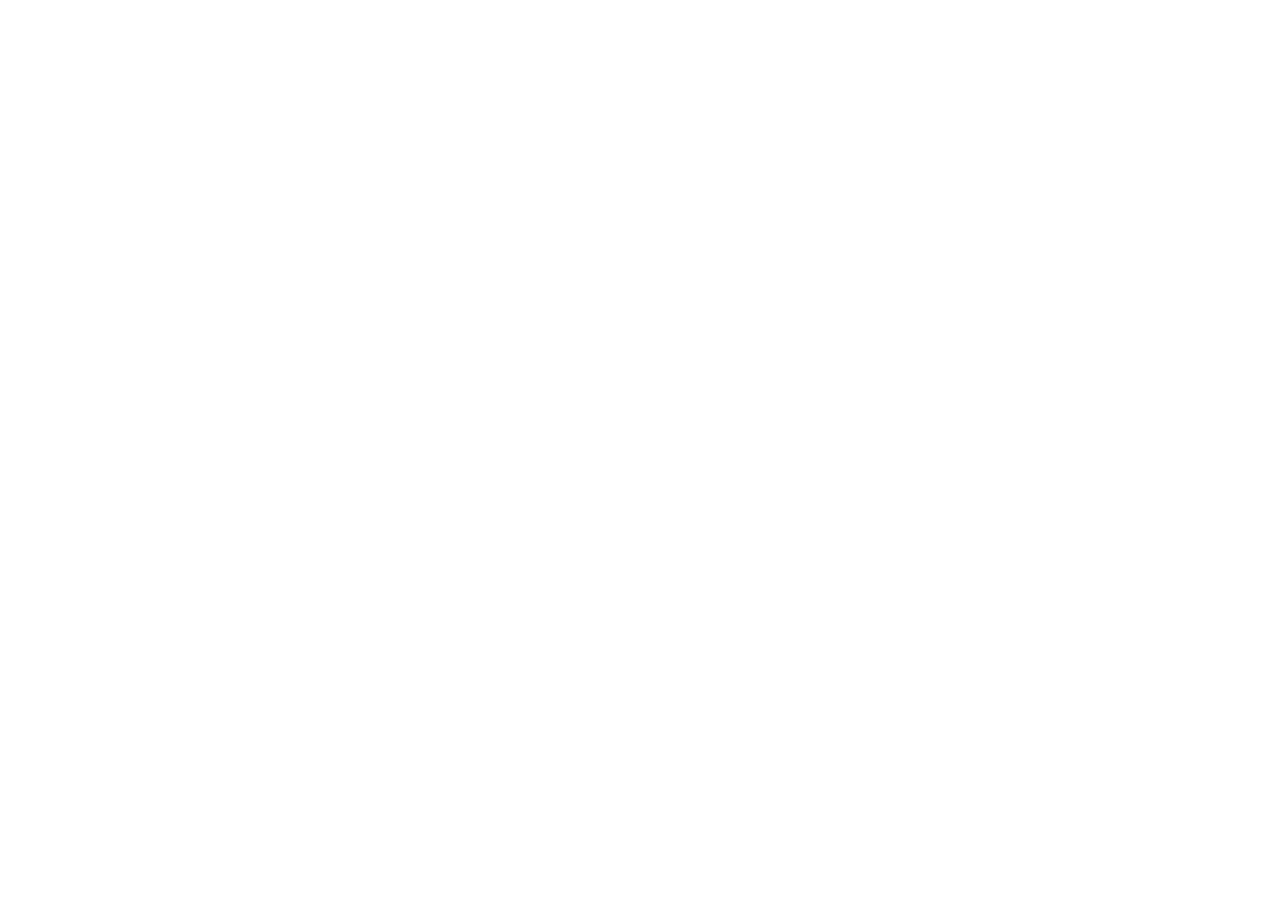
==== index.html @ 0c839fc6 "Add my website" ====
<!DOCTYPE html>
<html>
<head>
  <title>My Port
  <style>
    body { font-px; margin: 40pxauto; }
    h1   { color
  </style>
</head>
<body>
  <h1>Maleeha Nadeem
  <p>BS Software Engineering student | Cloud Computing
learner</p>
  <h2>My Skills</h2>
  <ul>
    <li>Linux and Git</li>
    <li>JavaScri
    <li>Cloud Computing basics</li>
  </ul>
  <p>Email: your-email@example.com</p>
</body>
</html>

5. Save with Ctrl + S
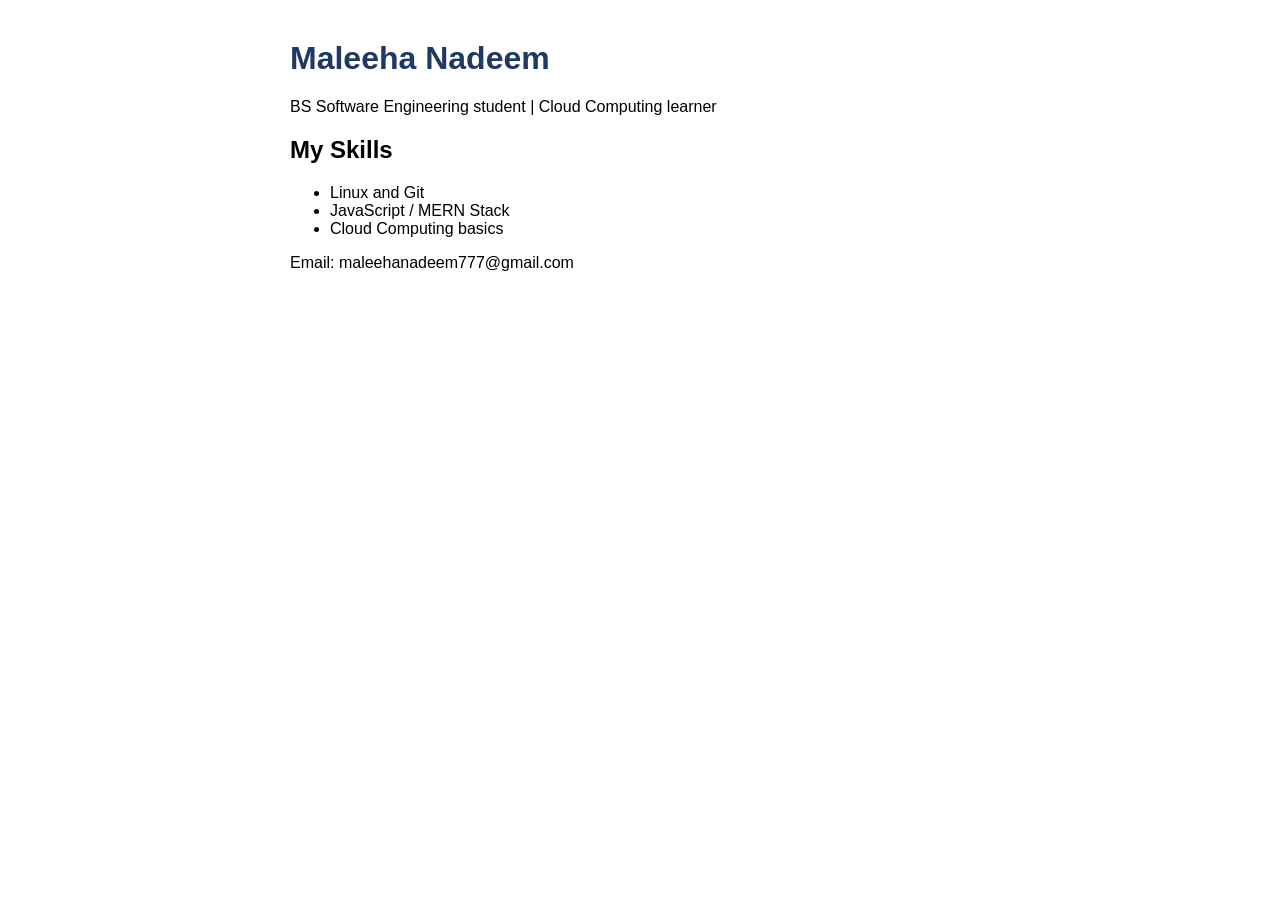
==== commit 8ee11b62: "Fix website html" ====
--- a/index.html
+++ b/index.html
@@ -1,24 +1,21 @@
 <!DOCTYPE html>
 <html>
 <head>
-  <title>My Port
+  <title>My Portfolio</title>
   <style>
-    body { font-px; margin: 40pxauto; }
-    h1   { color
+    body { font-family: Arial; max-width: 700px; margin: 40px auto; }
+    h1   { color: #1F3864; }
   </style>
 </head>
 <body>
-  <h1>Maleeha Nadeem
-  <p>BS Software Engineering student | Cloud Computing
-learner</p>
+  <h1>Maleeha Nadeem</h1>
+  <p>BS Software Engineering student | Cloud Computing learner</p>
   <h2>My Skills</h2>
   <ul>
     <li>Linux and Git</li>
-    <li>JavaScri
+    <li>JavaScript / MERN Stack</li>
     <li>Cloud Computing basics</li>
   </ul>
-  <p>Email: your-email@example.com</p>
+  <p>Email: maleehanadeem777@gmail.com</p>
 </body>
 </html>
-
-5. Save with Ctrl + S
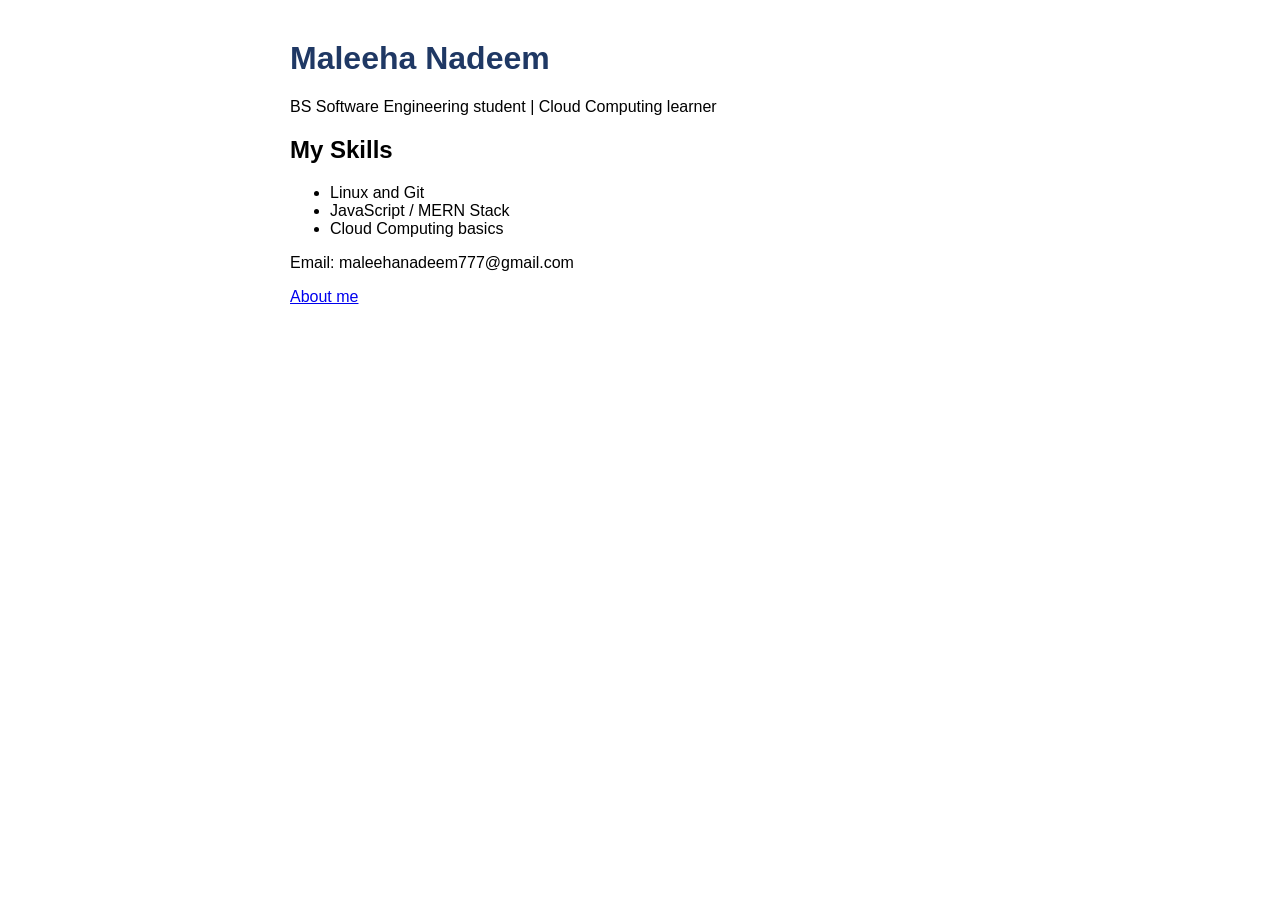
==== commit 66ed1776: "Add about page and link" ====
--- a/index.html
+++ b/index.html
@@ -17,5 +17,6 @@
     <li>Cloud Computing basics</li>
   </ul>
   <p>Email: maleehanadeem777@gmail.com</p>
+  <p><a href="about.html">About me</a></p>
 </body>
 </html>
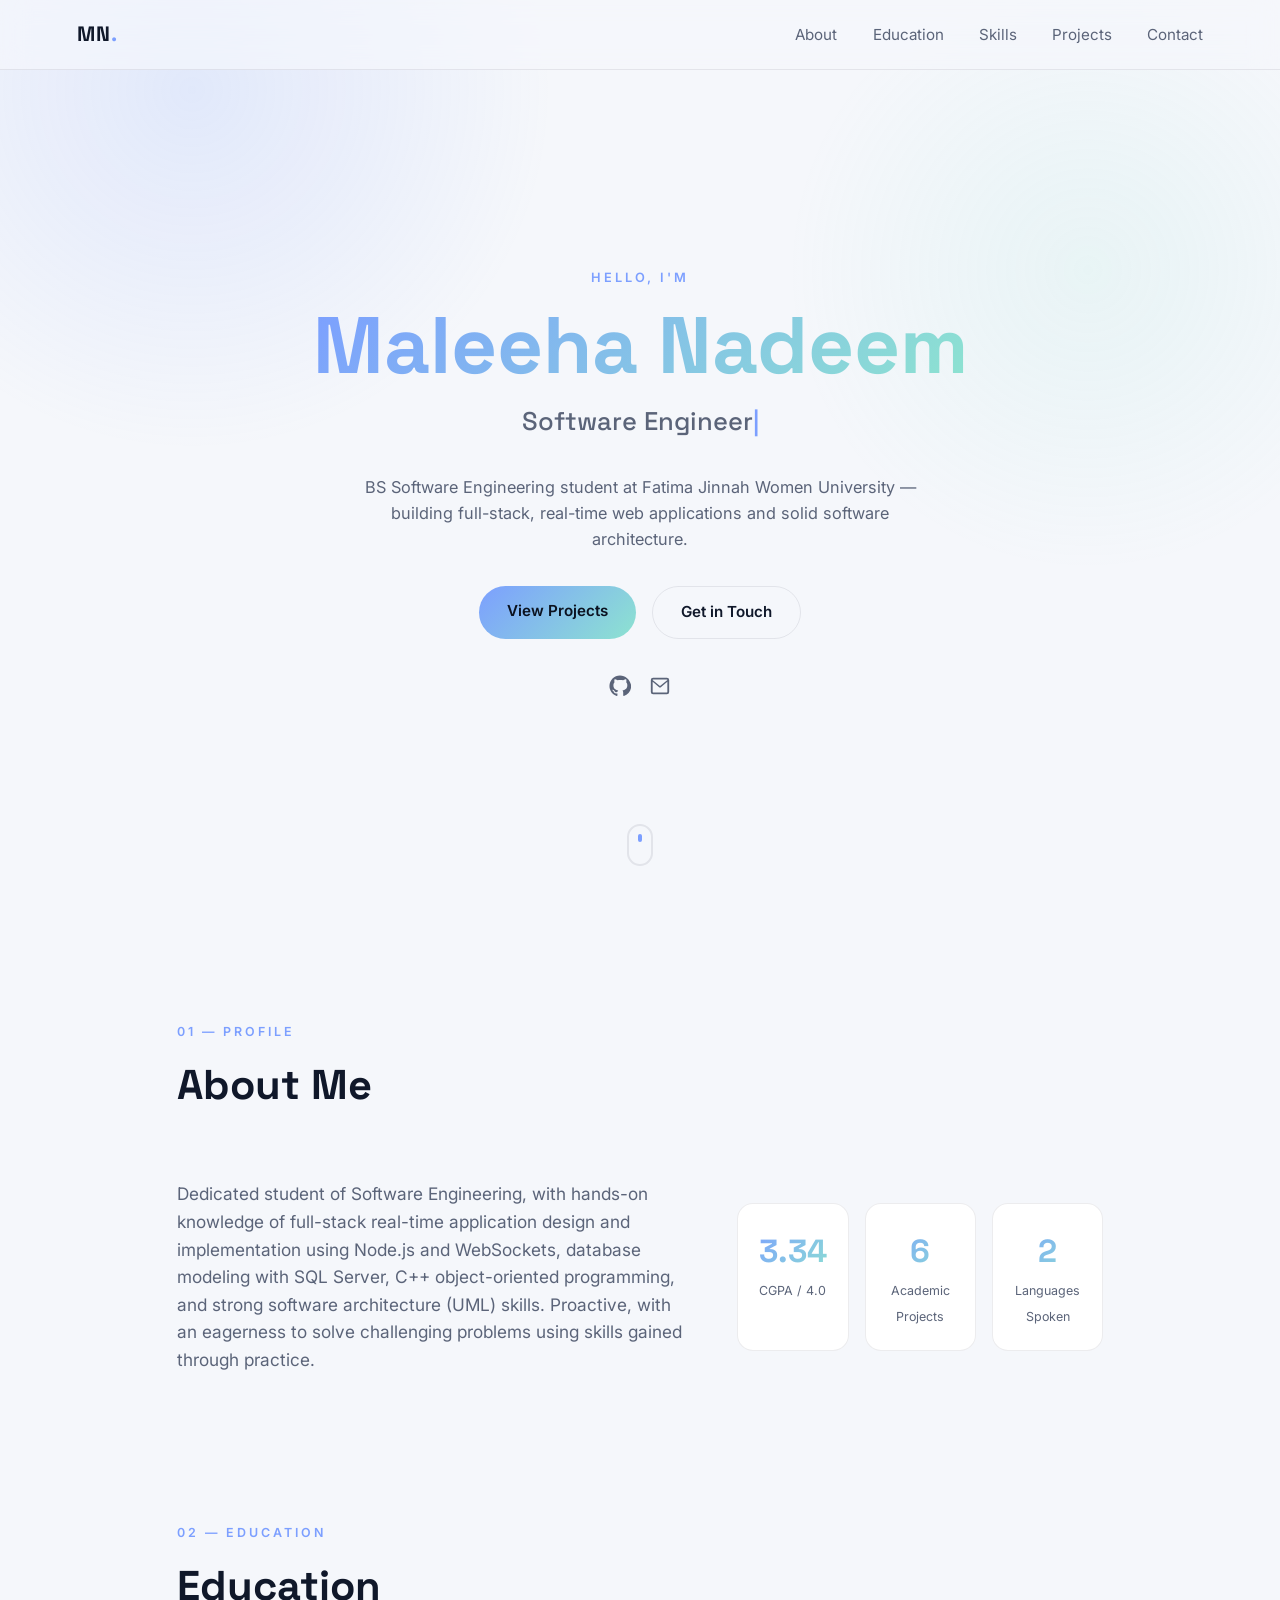
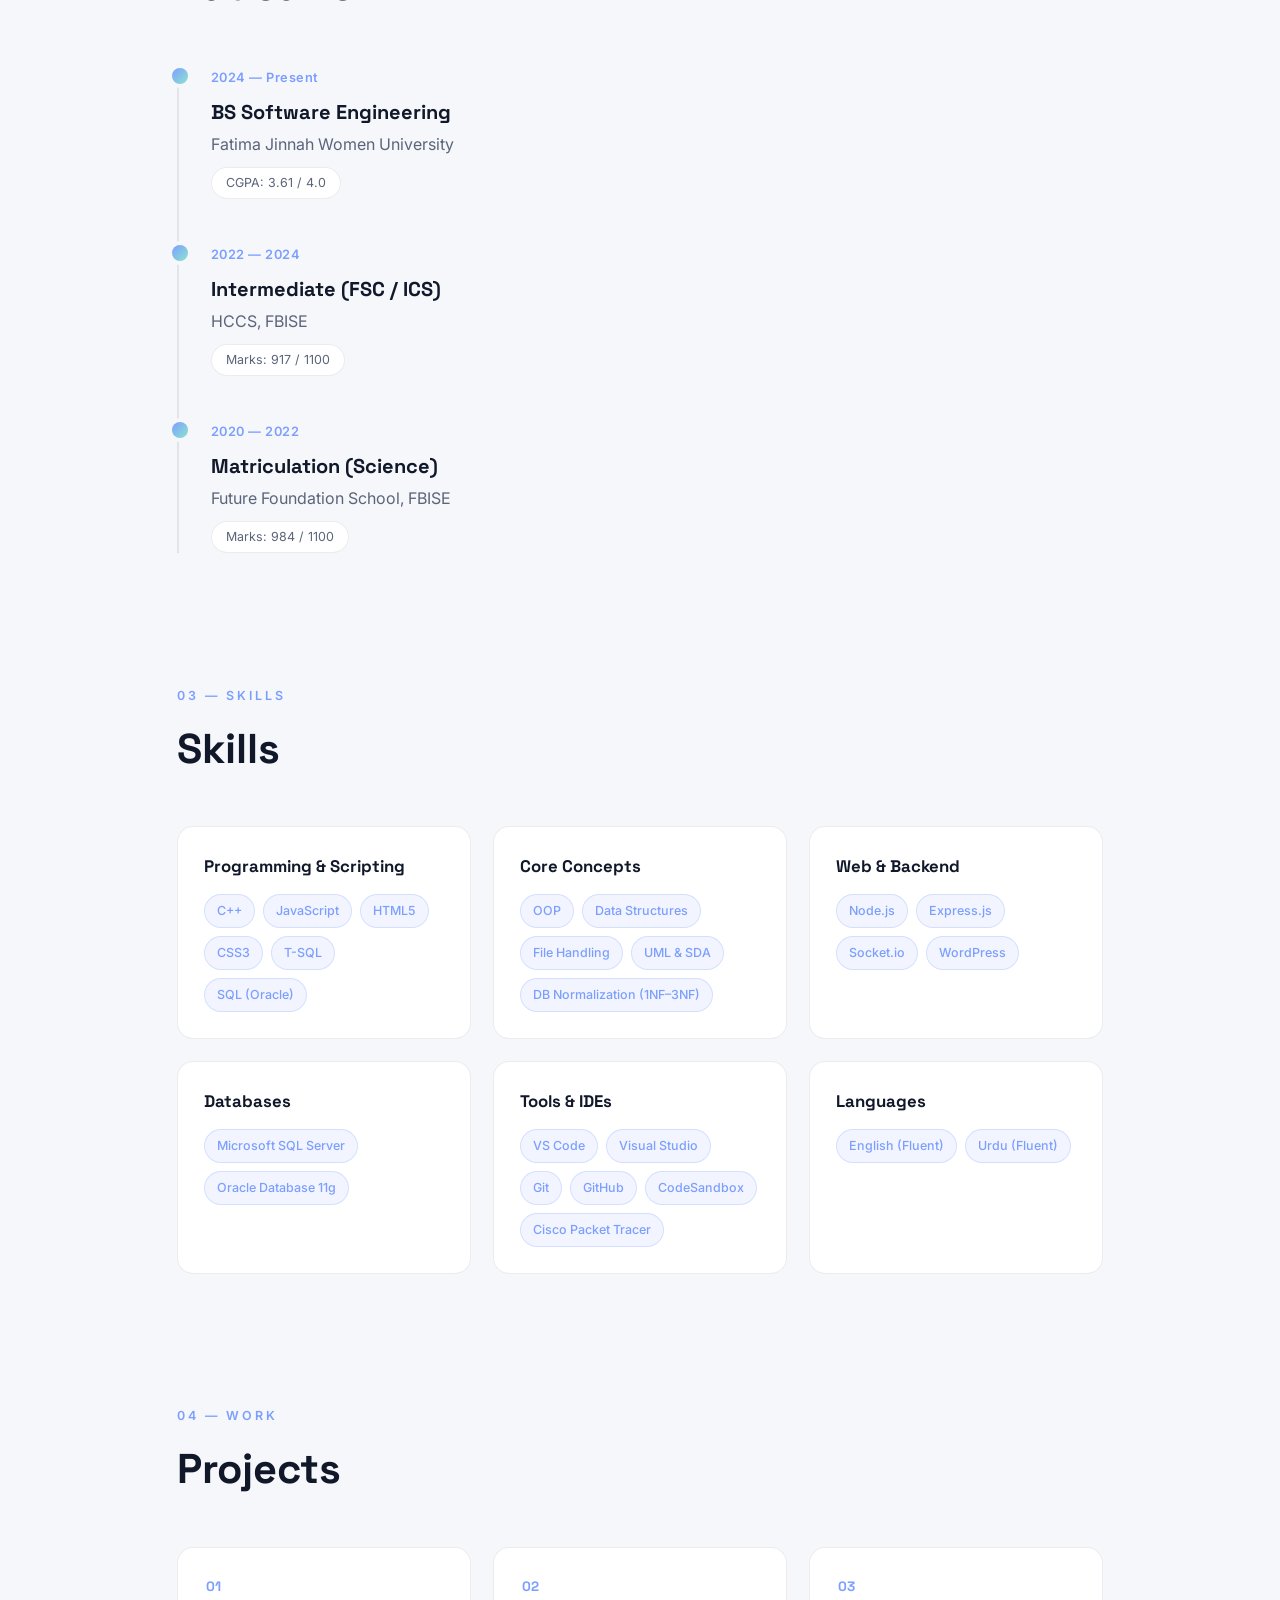
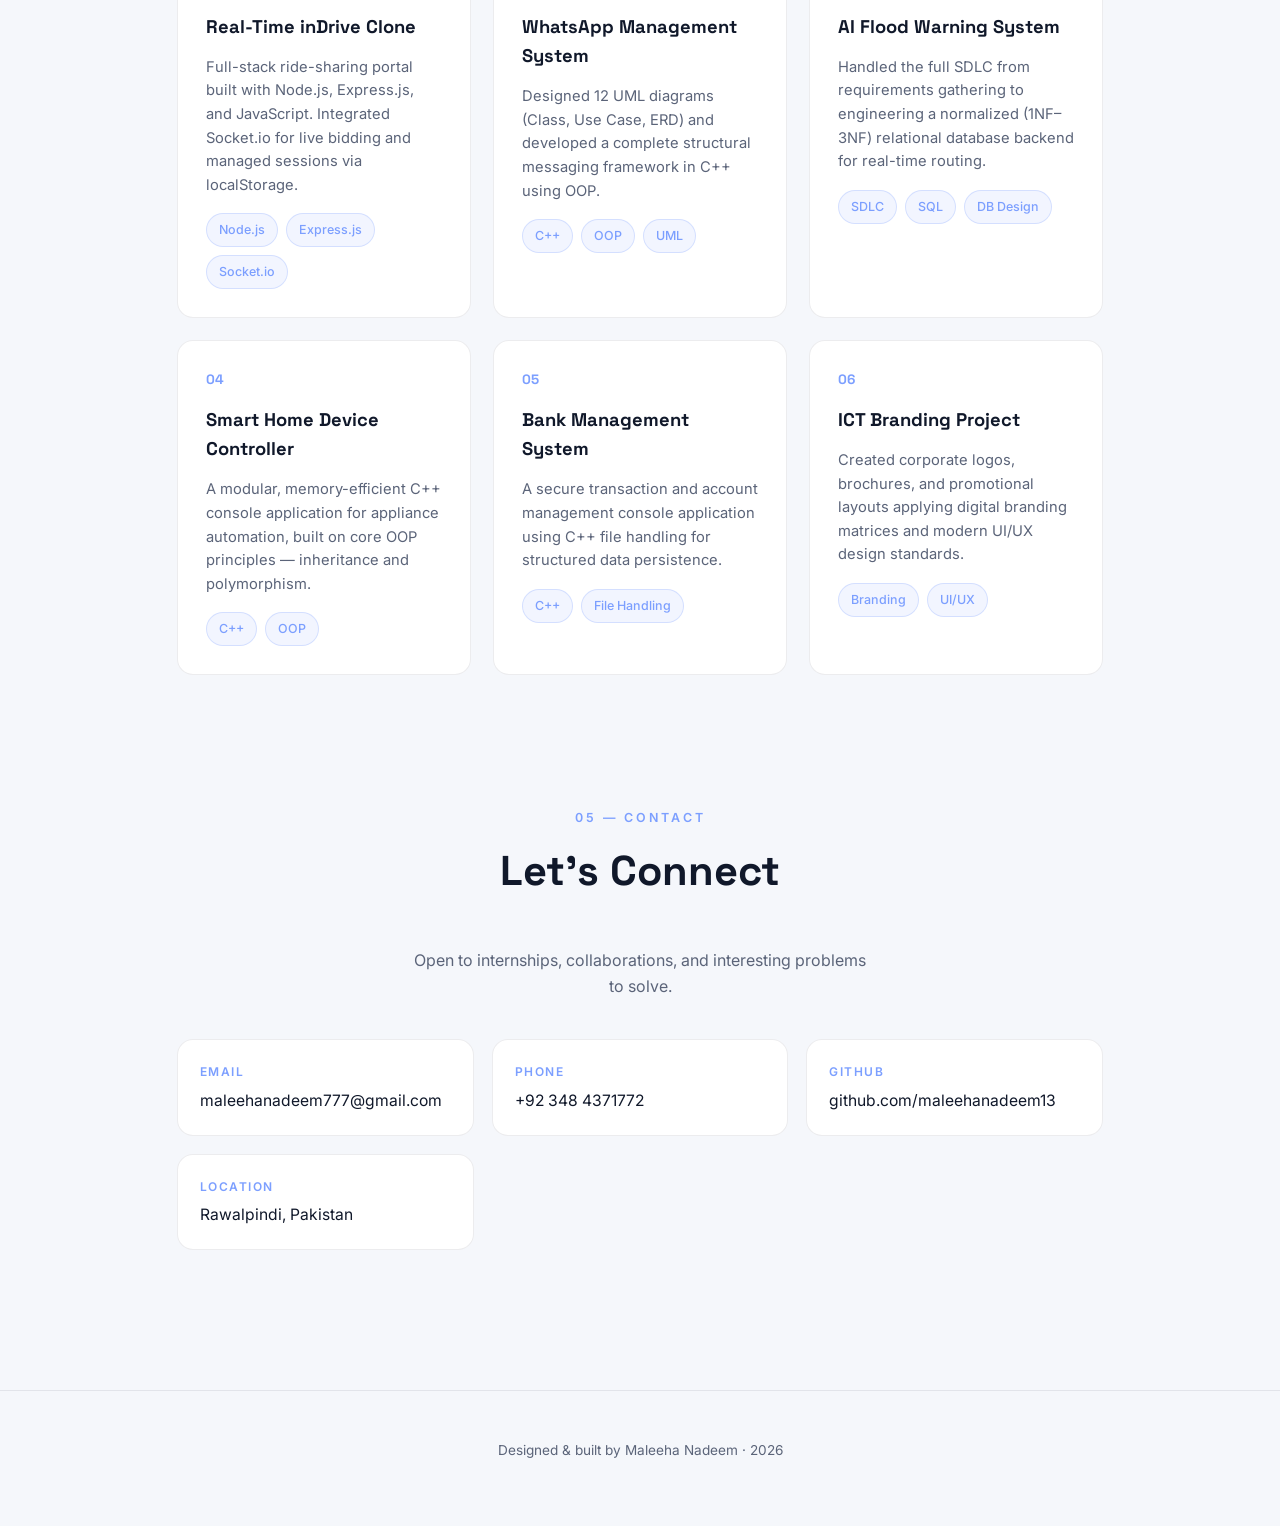
==== commit f58a5c37: "Build animated portfolio site from CV content" ====
--- a/index.html
+++ b/index.html
@@ -1,22 +1,242 @@
 <!DOCTYPE html>
-<html>
+<html lang="en">
 <head>
-  <title>My Portfolio</title>
-  <style>
-    body { font-family: Arial; max-width: 700px; margin: 40px auto; }
-    h1   { color: #1F3864; }
-  </style>
+<meta charset="UTF-8" />
+<meta name="viewport" content="width=device-width, initial-scale=1.0" />
+<title>Maleeha Nadeem — Software Engineer</title>
+<meta name="description" content="Portfolio and CV of Maleeha Nadeem, Software Engineering student and full-stack developer." />
+<link rel="preconnect" href="https://fonts.googleapis.com">
+<link rel="preconnect" href="https://fonts.gstatic.com" crossorigin>
+<link href="https://fonts.googleapis.com/css2?family=Space+Grotesk:wght@400;500;600;700&family=Inter:wght@400;500;600&display=swap" rel="stylesheet">
+<link rel="stylesheet" href="styles.css" />
 </head>
 <body>
-  <h1>Maleeha Nadeem</h1>
-  <p>BS Software Engineering student | Cloud Computing learner</p>
-  <h2>My Skills</h2>
-  <ul>
-    <li>Linux and Git</li>
-    <li>JavaScript / MERN Stack</li>
-    <li>Cloud Computing basics</li>
+
+<div class="bg-glow"></div>
+
+<nav id="navbar">
+  <a href="#home" class="nav-logo">MN<span>.</span></a>
+  <ul class="nav-links">
+    <li><a href="#about">About</a></li>
+    <li><a href="#education">Education</a></li>
+    <li><a href="#skills">Skills</a></li>
+    <li><a href="#projects">Projects</a></li>
+    <li><a href="#contact">Contact</a></li>
   </ul>
-  <p>Email: maleehanadeem777@gmail.com</p>
-  <p><a href="about.html">About me</a></p>
+  <button id="navToggle" aria-label="Toggle menu"><span></span><span></span><span></span></button>
+</nav>
+
+<header id="home" class="hero">
+  <div class="hero-inner">
+    <p class="eyebrow reveal">Hello, I'm</p>
+    <h1 class="hero-name reveal">Maleeha Nadeem</h1>
+    <h2 class="hero-role reveal"><span id="typed"></span><span class="cursor">|</span></h2>
+    <p class="hero-sub reveal">BS Software Engineering student at Fatima Jinnah Women University — building full-stack, real-time web applications and solid software architecture.</p>
+    <div class="hero-cta reveal">
+      <a href="#projects" class="btn btn-primary">View Projects</a>
+      <a href="#contact" class="btn btn-ghost">Get in Touch</a>
+    </div>
+    <div class="hero-socials reveal">
+      <a href="https://github.com/maleehanadeem13" target="_blank" rel="noopener" aria-label="GitHub">
+        <svg viewBox="0 0 24 24" width="22" height="22"><path fill="currentColor" d="M12 .5C5.73.5.5 5.73.5 12c0 5.1 3.3 9.4 7.9 10.9.6.1.8-.3.8-.6v-2.2c-3.2.7-3.9-1.5-3.9-1.5-.5-1.3-1.3-1.7-1.3-1.7-1.1-.7.1-.7.1-.7 1.2.1 1.8 1.2 1.8 1.2 1 1.8 2.7 1.3 3.4 1 .1-.8.4-1.3.8-1.6-2.6-.3-5.3-1.3-5.3-5.8 0-1.3.5-2.3 1.2-3.2-.1-.3-.5-1.5.1-3.2 0 0 1-.3 3.3 1.2.9-.3 2-.4 3-.4s2.1.1 3 .4c2.3-1.5 3.3-1.2 3.3-1.2.6 1.7.2 2.9.1 3.2.8.9 1.2 1.9 1.2 3.2 0 4.5-2.7 5.5-5.3 5.8.4.4.8 1.1.8 2.2v3.2c0 .3.2.7.8.6 4.6-1.5 7.9-5.8 7.9-10.9C23.5 5.73 18.27.5 12 .5z"/></svg>
+      </a>
+      <a href="mailto:maleehanadeem777@gmail.com" aria-label="Email">
+        <svg viewBox="0 0 24 24" width="22" height="22"><path fill="currentColor" d="M2 5.5A2.5 2.5 0 0 1 4.5 3h15A2.5 2.5 0 0 1 22 5.5v13a2.5 2.5 0 0 1-2.5 2.5h-15A2.5 2.5 0 0 1 2 18.5v-13Zm2.2.2 7.8 6.4 7.8-6.4a.5.5 0 0 0-.3-.9H4.5a.5.5 0 0 0-.3.9ZM20 7.4l-7.4 6.1a1 1 0 0 1-1.2 0L4 7.4v11.1c0 .3.2.5.5.5h15c.3 0 .5-.2.5-.5V7.4Z"/></svg>
+      </a>
+    </div>
+  </div>
+  <a href="#about" class="scroll-cue" aria-label="Scroll down"><span></span></a>
+</header>
+
+<main>
+
+  <section id="about" class="section">
+    <p class="section-tag reveal">01 — Profile</p>
+    <h2 class="section-title reveal">About Me</h2>
+    <div class="about-grid">
+      <p class="about-text reveal">
+        Dedicated student of Software Engineering, with hands-on knowledge of full-stack real-time
+        application design and implementation using Node.js and WebSockets, database modeling with
+        SQL Server, C++ object-oriented programming, and strong software architecture (UML) skills.
+        Proactive, with an eagerness to solve challenging problems using skills gained through practice.
+      </p>
+      <div class="about-facts reveal">
+        <div class="fact">
+          <span class="fact-num" data-count="3.61">0</span>
+          <span class="fact-label">CGPA / 4.0</span>
+        </div>
+        <div class="fact">
+          <span class="fact-num" data-count="6">0</span>
+          <span class="fact-label">Academic Projects</span>
+        </div>
+        <div class="fact">
+          <span class="fact-num" data-count="2">0</span>
+          <span class="fact-label">Languages Spoken</span>
+        </div>
+      </div>
+    </div>
+  </section>
+
+  <section id="education" class="section">
+    <p class="section-tag reveal">02 — Education</p>
+    <h2 class="section-title reveal">Education</h2>
+    <div class="timeline">
+      <div class="timeline-item reveal">
+        <div class="timeline-dot"></div>
+        <div class="timeline-content">
+          <span class="timeline-date">2024 — Present</span>
+          <h3>BS Software Engineering</h3>
+          <p>Fatima Jinnah Women University</p>
+          <span class="badge">CGPA: 3.61 / 4.0</span>
+        </div>
+      </div>
+      <div class="timeline-item reveal">
+        <div class="timeline-dot"></div>
+        <div class="timeline-content">
+          <span class="timeline-date">2022 — 2024</span>
+          <h3>Intermediate (FSC / ICS)</h3>
+          <p>HCCS, FBISE</p>
+          <span class="badge">Marks: 917 / 1100</span>
+        </div>
+      </div>
+      <div class="timeline-item reveal">
+        <div class="timeline-dot"></div>
+        <div class="timeline-content">
+          <span class="timeline-date">2020 — 2022</span>
+          <h3>Matriculation (Science)</h3>
+          <p>Future Foundation School, FBISE</p>
+          <span class="badge">Marks: 984 / 1100</span>
+        </div>
+      </div>
+    </div>
+  </section>
+
+  <section id="skills" class="section">
+    <p class="section-tag reveal">03 — Skills</p>
+    <h2 class="section-title reveal">Skills</h2>
+    <div class="skills-grid">
+      <div class="skill-card reveal">
+        <h3>Programming &amp; Scripting</h3>
+        <div class="tags">
+          <span>C++</span><span>JavaScript</span><span>HTML5</span><span>CSS3</span>
+          <span>T-SQL</span><span>SQL (Oracle)</span>
+        </div>
+      </div>
+      <div class="skill-card reveal">
+        <h3>Core Concepts</h3>
+        <div class="tags">
+          <span>OOP</span><span>Data Structures</span><span>File Handling</span>
+          <span>UML &amp; SDA</span><span>DB Normalization (1NF–3NF)</span>
+        </div>
+      </div>
+      <div class="skill-card reveal">
+        <h3>Web &amp; Backend</h3>
+        <div class="tags">
+          <span>Node.js</span><span>Express.js</span><span>Socket.io</span><span>WordPress</span>
+        </div>
+      </div>
+      <div class="skill-card reveal">
+        <h3>Databases</h3>
+        <div class="tags">
+          <span>Microsoft SQL Server</span><span>Oracle Database 11g</span>
+        </div>
+      </div>
+      <div class="skill-card reveal">
+        <h3>Tools &amp; IDEs</h3>
+        <div class="tags">
+          <span>VS Code</span><span>Visual Studio</span><span>Git</span><span>GitHub</span>
+          <span>CodeSandbox</span><span>Cisco Packet Tracer</span>
+        </div>
+      </div>
+      <div class="skill-card reveal">
+        <h3>Languages</h3>
+        <div class="tags">
+          <span>English (Fluent)</span><span>Urdu (Fluent)</span>
+        </div>
+      </div>
+    </div>
+  </section>
+
+  <section id="projects" class="section">
+    <p class="section-tag reveal">04 — Work</p>
+    <h2 class="section-title reveal">Projects</h2>
+    <div class="projects-grid">
+
+      <article class="project-card reveal">
+        <div class="project-num">01</div>
+        <h3>Real-Time inDrive Clone</h3>
+        <p>Full-stack ride-sharing portal built with Node.js, Express.js, and JavaScript. Integrated Socket.io for live bidding and managed sessions via localStorage.</p>
+        <div class="tags"><span>Node.js</span><span>Express.js</span><span>Socket.io</span></div>
+      </article>
+
+      <article class="project-card reveal">
+        <div class="project-num">02</div>
+        <h3>WhatsApp Management System</h3>
+        <p>Designed 12 UML diagrams (Class, Use Case, ERD) and developed a complete structural messaging framework in C++ using OOP.</p>
+        <div class="tags"><span>C++</span><span>OOP</span><span>UML</span></div>
+      </article>
+
+      <article class="project-card reveal">
+        <div class="project-num">03</div>
+        <h3>AI Flood Warning System</h3>
+        <p>Handled the full SDLC from requirements gathering to engineering a normalized (1NF–3NF) relational database backend for real-time routing.</p>
+        <div class="tags"><span>SDLC</span><span>SQL</span><span>DB Design</span></div>
+      </article>
+
+      <article class="project-card reveal">
+        <div class="project-num">04</div>
+        <h3>Smart Home Device Controller</h3>
+        <p>A modular, memory-efficient C++ console application for appliance automation, built on core OOP principles — inheritance and polymorphism.</p>
+        <div class="tags"><span>C++</span><span>OOP</span></div>
+      </article>
+
+      <article class="project-card reveal">
+        <div class="project-num">05</div>
+        <h3>Bank Management System</h3>
+        <p>A secure transaction and account management console application using C++ file handling for structured data persistence.</p>
+        <div class="tags"><span>C++</span><span>File Handling</span></div>
+      </article>
+
+      <article class="project-card reveal">
+        <div class="project-num">06</div>
+        <h3>ICT Branding Project</h3>
+        <p>Created corporate logos, brochures, and promotional layouts applying digital branding matrices and modern UI/UX design standards.</p>
+        <div class="tags"><span>Branding</span><span>UI/UX</span></div>
+      </article>
+
+    </div>
+  </section>
+
+  <section id="contact" class="section contact-section">
+    <p class="section-tag reveal">05 — Contact</p>
+    <h2 class="section-title reveal">Let's Connect</h2>
+    <p class="contact-sub reveal">Open to internships, collaborations, and interesting problems to solve.</p>
+    <div class="contact-grid reveal">
+      <a class="contact-card" href="mailto:maleehanadeem777@gmail.com">
+        <span class="contact-label">Email</span>
+        <span class="contact-value">maleehanadeem777@gmail.com</span>
+      </a>
+      <a class="contact-card" href="tel:+923484371772">
+        <span class="contact-label">Phone</span>
+        <span class="contact-value">+92 348 4371772</span>
+      </a>
+      <a class="contact-card" href="https://github.com/maleehanadeem13" target="_blank" rel="noopener">
+        <span class="contact-label">GitHub</span>
+        <span class="contact-value">github.com/maleehanadeem13</span>
+      </a>
+      <div class="contact-card contact-static">
+        <span class="contact-label">Location</span>
+        <span class="contact-value">Rawalpindi, Pakistan</span>
+      </div>
+    </div>
+  </section>
+
+</main>
+
+<footer>
+  <p>Designed &amp; built by Maleeha Nadeem · <span id="year"></span></p>
+</footer>
+
+<script src="script.js"></script>
 </body>
 </html>
--- a/styles.css
+++ b/styles.css
@@ -0,0 +1,451 @@
+:root {
+  --bg: #0b1220;
+  --bg-elev: #111a2e;
+  --card: #141f38;
+  --border: rgba(255,255,255,0.08);
+  --text: #e8ecf5;
+  --text-dim: #9aa5bd;
+  --accent: #7c9fff;
+  --accent-2: #8de3d0;
+  --accent-grad: linear-gradient(135deg, #7c9fff 0%, #8de3d0 100%);
+  --radius: 16px;
+  --shadow: 0 20px 50px rgba(0,0,0,0.35);
+}
+
+@media (prefers-color-scheme: light) {
+  :root:not([data-theme="dark"]) {
+    --bg: #f5f7fb;
+    --bg-elev: #ffffff;
+    --card: #ffffff;
+    --border: rgba(16,24,40,0.08);
+    --text: #10182a;
+    --text-dim: #5b6479;
+    --shadow: 0 20px 50px rgba(16,24,40,0.08);
+  }
+}
+
+* { box-sizing: border-box; }
+html { scroll-behavior: smooth; }
+
+body {
+  margin: 0;
+  background: var(--bg);
+  color: var(--text);
+  font-family: 'Inter', system-ui, -apple-system, Segoe UI, sans-serif;
+  line-height: 1.6;
+  overflow-x: hidden;
+}
+
+h1, h2, h3 { font-family: 'Space Grotesk', 'Inter', sans-serif; margin: 0; }
+
+a { color: inherit; text-decoration: none; }
+
+.bg-glow {
+  position: fixed;
+  inset: 0;
+  z-index: -1;
+  background:
+    radial-gradient(600px circle at 15% 10%, rgba(124,159,255,0.16), transparent 60%),
+    radial-gradient(500px circle at 85% 30%, rgba(141,227,208,0.12), transparent 60%);
+  pointer-events: none;
+}
+
+/* ---------- Navbar ---------- */
+#navbar {
+  position: fixed;
+  top: 0; left: 0; right: 0;
+  z-index: 100;
+  display: flex;
+  align-items: center;
+  justify-content: space-between;
+  padding: 18px 6vw;
+  backdrop-filter: blur(14px) saturate(140%);
+  background: rgba(11,18,32,0.55);
+  border-bottom: 1px solid var(--border);
+  transition: padding .3s ease;
+}
+@media (prefers-color-scheme: light) {
+  :root:not([data-theme="dark"]) #navbar { background: rgba(245,247,251,0.7); }
+}
+
+.nav-logo {
+  font-family: 'Space Grotesk', sans-serif;
+  font-weight: 700;
+  font-size: 1.3rem;
+  letter-spacing: 1px;
+}
+.nav-logo span { color: var(--accent); }
+
+.nav-links {
+  display: flex;
+  gap: 2.2rem;
+  list-style: none;
+  margin: 0; padding: 0;
+}
+.nav-links a {
+  font-size: .95rem;
+  color: var(--text-dim);
+  position: relative;
+  transition: color .25s ease;
+}
+.nav-links a::after {
+  content: "";
+  position: absolute;
+  left: 0; bottom: -6px;
+  width: 0%; height: 2px;
+  background: var(--accent-grad);
+  transition: width .3s ease;
+}
+.nav-links a:hover { color: var(--text); }
+.nav-links a:hover::after { width: 100%; }
+
+#navToggle {
+  display: none;
+  flex-direction: column;
+  gap: 5px;
+  background: none;
+  border: none;
+  cursor: pointer;
+  padding: 6px;
+}
+#navToggle span {
+  width: 24px; height: 2px;
+  background: var(--text);
+  border-radius: 2px;
+}
+
+/* ---------- Hero ---------- */
+.hero {
+  min-height: 100svh;
+  display: flex;
+  flex-direction: column;
+  align-items: center;
+  justify-content: center;
+  text-align: center;
+  padding: 120px 6vw 60px;
+  position: relative;
+}
+.hero-inner { max-width: 740px; }
+
+.eyebrow {
+  color: var(--accent);
+  font-weight: 600;
+  letter-spacing: 3px;
+  text-transform: uppercase;
+  font-size: .8rem;
+  margin-bottom: 14px;
+}
+
+.hero-name {
+  font-size: clamp(2.6rem, 7vw, 5rem);
+  font-weight: 700;
+  background: var(--accent-grad);
+  -webkit-background-clip: text;
+  background-clip: text;
+  color: transparent;
+  line-height: 1.05;
+}
+
+.hero-role {
+  font-size: clamp(1.1rem, 2.6vw, 1.6rem);
+  font-weight: 500;
+  color: var(--text-dim);
+  margin-top: 14px;
+  min-height: 2em;
+}
+.cursor { color: var(--accent); animation: blink 1s step-start infinite; }
+@keyframes blink { 50% { opacity: 0; } }
+
+.hero-sub {
+  color: var(--text-dim);
+  max-width: 580px;
+  margin: 22px auto 0;
+  font-size: 1.02rem;
+}
+
+.hero-cta {
+  display: flex;
+  gap: 16px;
+  justify-content: center;
+  margin-top: 34px;
+  flex-wrap: wrap;
+}
+
+.btn {
+  padding: 13px 28px;
+  border-radius: 999px;
+  font-weight: 600;
+  font-size: .95rem;
+  transition: transform .25s ease, box-shadow .25s ease, background .25s ease;
+  display: inline-block;
+}
+.btn-primary {
+  background: var(--accent-grad);
+  color: #0b1220;
+}
+.btn-primary:hover { transform: translateY(-3px); box-shadow: 0 14px 30px rgba(124,159,255,0.35); }
+.btn-ghost {
+  border: 1px solid var(--border);
+  color: var(--text);
+}
+.btn-ghost:hover { background: var(--card); transform: translateY(-3px); }
+
+.hero-socials {
+  display: flex;
+  gap: 18px;
+  justify-content: center;
+  margin-top: 36px;
+}
+.hero-socials a {
+  color: var(--text-dim);
+  transition: color .25s ease, transform .25s ease;
+}
+.hero-socials a:hover { color: var(--accent); transform: translateY(-3px); }
+
+.scroll-cue {
+  position: absolute;
+  bottom: 34px; left: 50%;
+  transform: translateX(-50%);
+  width: 26px; height: 42px;
+  border: 2px solid var(--border);
+  border-radius: 14px;
+}
+.scroll-cue span {
+  position: absolute;
+  top: 8px; left: 50%;
+  width: 4px; height: 8px;
+  background: var(--accent);
+  border-radius: 2px;
+  transform: translateX(-50%);
+  animation: scrollDown 1.6s ease infinite;
+}
+@keyframes scrollDown {
+  0% { opacity: 1; top: 8px; }
+  70% { opacity: 0; top: 20px; }
+  100% { opacity: 0; top: 8px; }
+}
+
+/* ---------- Sections ---------- */
+.section {
+  max-width: 1080px;
+  margin: 0 auto;
+  padding: 110px 6vw 10px;
+}
+.section-tag {
+  color: var(--accent);
+  font-weight: 600;
+  letter-spacing: 3px;
+  font-size: .78rem;
+  text-transform: uppercase;
+  margin-bottom: 10px;
+}
+.section-title {
+  font-size: clamp(1.8rem, 4vw, 2.6rem);
+  margin-bottom: 44px;
+}
+
+/* About */
+.about-grid {
+  display: grid;
+  grid-template-columns: 1.4fr 1fr;
+  gap: 48px;
+  align-items: center;
+}
+.about-text { color: var(--text-dim); font-size: 1.08rem; }
+.about-facts {
+  display: grid;
+  grid-template-columns: repeat(3, 1fr);
+  gap: 16px;
+}
+.fact {
+  background: var(--card);
+  border: 1px solid var(--border);
+  border-radius: var(--radius);
+  padding: 22px 14px;
+  text-align: center;
+}
+.fact-num {
+  display: block;
+  font-family: 'Space Grotesk', sans-serif;
+  font-size: 2rem;
+  font-weight: 700;
+  background: var(--accent-grad);
+  -webkit-background-clip: text;
+  background-clip: text;
+  color: transparent;
+}
+.fact-label { font-size: .78rem; color: var(--text-dim); }
+
+/* Timeline */
+.timeline {
+  position: relative;
+  padding-left: 32px;
+  border-left: 2px solid var(--border);
+}
+.timeline-item { position: relative; padding-bottom: 42px; }
+.timeline-item:last-child { padding-bottom: 0; }
+.timeline-dot {
+  position: absolute;
+  left: -39px; top: 4px;
+  width: 16px; height: 16px;
+  border-radius: 50%;
+  background: var(--accent-grad);
+  box-shadow: 0 0 0 4px var(--bg);
+}
+.timeline-date {
+  font-size: .8rem;
+  color: var(--accent);
+  font-weight: 600;
+  letter-spacing: .5px;
+}
+.timeline-content h3 { margin-top: 6px; font-size: 1.25rem; }
+.timeline-content p { color: var(--text-dim); margin: 4px 0 10px; }
+.badge {
+  display: inline-block;
+  background: var(--card);
+  border: 1px solid var(--border);
+  padding: 5px 14px;
+  border-radius: 999px;
+  font-size: .78rem;
+  color: var(--text-dim);
+}
+
+/* Skills */
+.skills-grid {
+  display: grid;
+  grid-template-columns: repeat(auto-fit, minmax(240px, 1fr));
+  gap: 22px;
+}
+.skill-card {
+  background: var(--card);
+  border: 1px solid var(--border);
+  border-radius: var(--radius);
+  padding: 26px;
+  transition: transform .3s ease, box-shadow .3s ease, border-color .3s ease;
+}
+.skill-card:hover {
+  transform: translateY(-6px);
+  box-shadow: var(--shadow);
+  border-color: rgba(124,159,255,0.35);
+}
+.skill-card h3 { font-size: 1.05rem; margin-bottom: 14px; }
+
+.tags { display: flex; flex-wrap: wrap; gap: 8px; }
+.tags span {
+  background: rgba(124,159,255,0.1);
+  color: var(--accent);
+  border: 1px solid rgba(124,159,255,0.25);
+  font-size: .78rem;
+  font-weight: 500;
+  padding: 6px 12px;
+  border-radius: 999px;
+}
+
+/* Projects */
+.projects-grid {
+  display: grid;
+  grid-template-columns: repeat(auto-fit, minmax(280px, 1fr));
+  gap: 22px;
+}
+.project-card {
+  background: var(--card);
+  border: 1px solid var(--border);
+  border-radius: var(--radius);
+  padding: 28px;
+  position: relative;
+  overflow: hidden;
+  transition: transform .35s ease, box-shadow .35s ease, border-color .35s ease;
+}
+.project-card::before {
+  content: "";
+  position: absolute;
+  inset: 0;
+  background: var(--accent-grad);
+  opacity: 0;
+  transition: opacity .35s ease;
+  z-index: 0;
+}
+.project-card:hover {
+  transform: translateY(-8px);
+  box-shadow: var(--shadow);
+  border-color: rgba(124,159,255,0.35);
+}
+.project-num {
+  font-family: 'Space Grotesk', sans-serif;
+  font-size: .85rem;
+  color: var(--accent);
+  font-weight: 700;
+  margin-bottom: 14px;
+}
+.project-card h3 { font-size: 1.15rem; margin-bottom: 10px; }
+.project-card p { color: var(--text-dim); font-size: .92rem; margin-bottom: 16px; }
+
+/* Contact */
+.contact-section { text-align: center; padding-bottom: 60px; }
+.contact-sub { color: var(--text-dim); max-width: 460px; margin: 0 auto 40px; }
+.contact-grid {
+  display: grid;
+  grid-template-columns: repeat(auto-fit, minmax(220px, 1fr));
+  gap: 18px;
+  text-align: left;
+}
+.contact-card {
+  background: var(--card);
+  border: 1px solid var(--border);
+  border-radius: var(--radius);
+  padding: 22px;
+  display: flex;
+  flex-direction: column;
+  gap: 6px;
+  transition: transform .3s ease, border-color .3s ease;
+}
+.contact-card:not(.contact-static):hover {
+  transform: translateY(-6px);
+  border-color: rgba(124,159,255,0.35);
+}
+.contact-label { font-size: .75rem; color: var(--accent); text-transform: uppercase; letter-spacing: 1.5px; font-weight: 600; }
+.contact-value { font-size: .98rem; word-break: break-word; }
+
+footer {
+  text-align: center;
+  padding: 36px 6vw 50px;
+  color: var(--text-dim);
+  font-size: .85rem;
+  border-top: 1px solid var(--border);
+  margin-top: 80px;
+}
+
+/* ---------- Scroll reveal ---------- */
+.reveal {
+  opacity: 0;
+  transform: translateY(26px);
+  transition: opacity .7s ease, transform .7s ease;
+}
+.reveal.in-view {
+  opacity: 1;
+  transform: translateY(0);
+}
+
+/* ---------- Responsive ---------- */
+@media (max-width: 860px) {
+  .about-grid { grid-template-columns: 1fr; }
+  .nav-links {
+    position: fixed;
+    top: 64px; right: 0;
+    flex-direction: column;
+    background: var(--bg-elev);
+    border: 1px solid var(--border);
+    border-radius: 14px;
+    padding: 18px 26px;
+    gap: 16px;
+    transform: translateX(120%);
+    transition: transform .35s ease;
+  }
+  .nav-links.open { transform: translateX(-16px); }
+  #navToggle { display: flex; }
+}
+
+@media (max-width: 480px) {
+  .section { padding: 90px 6vw 10px; }
+  .hero { padding-top: 110px; }
+}
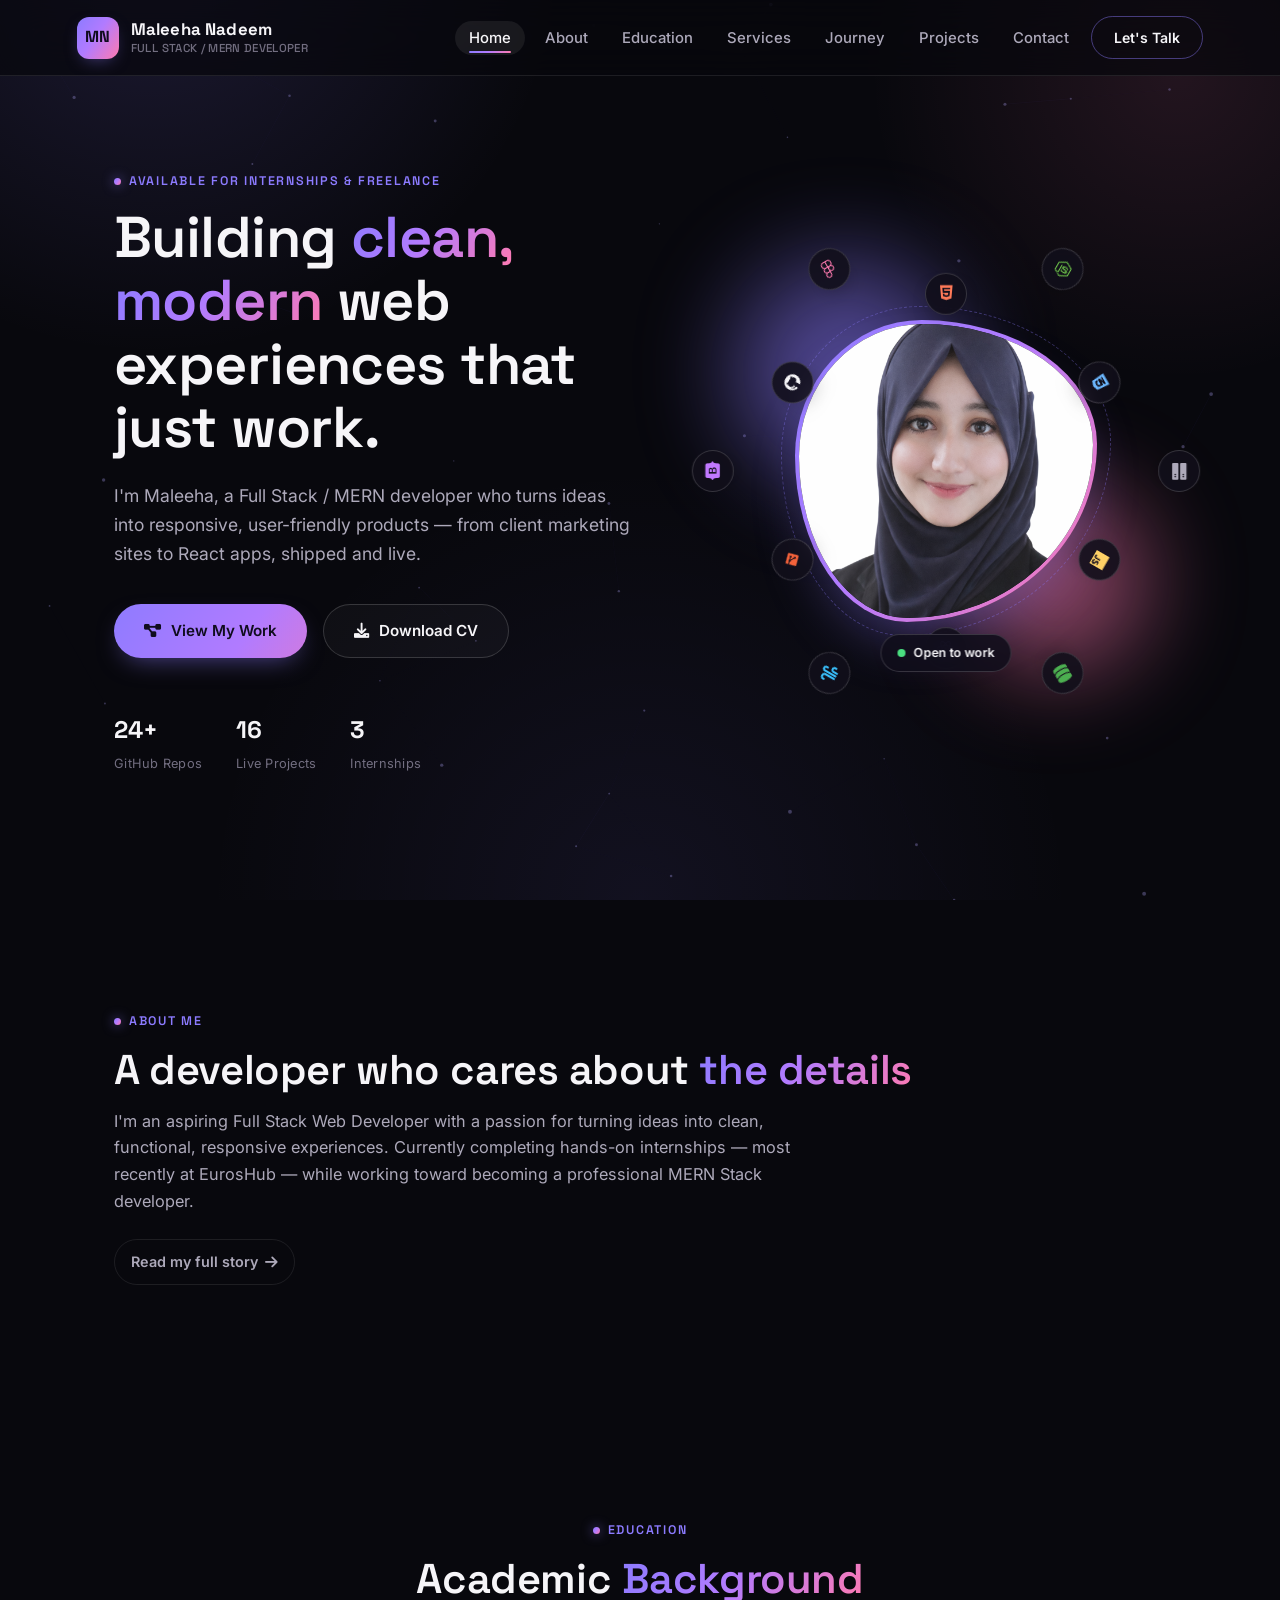
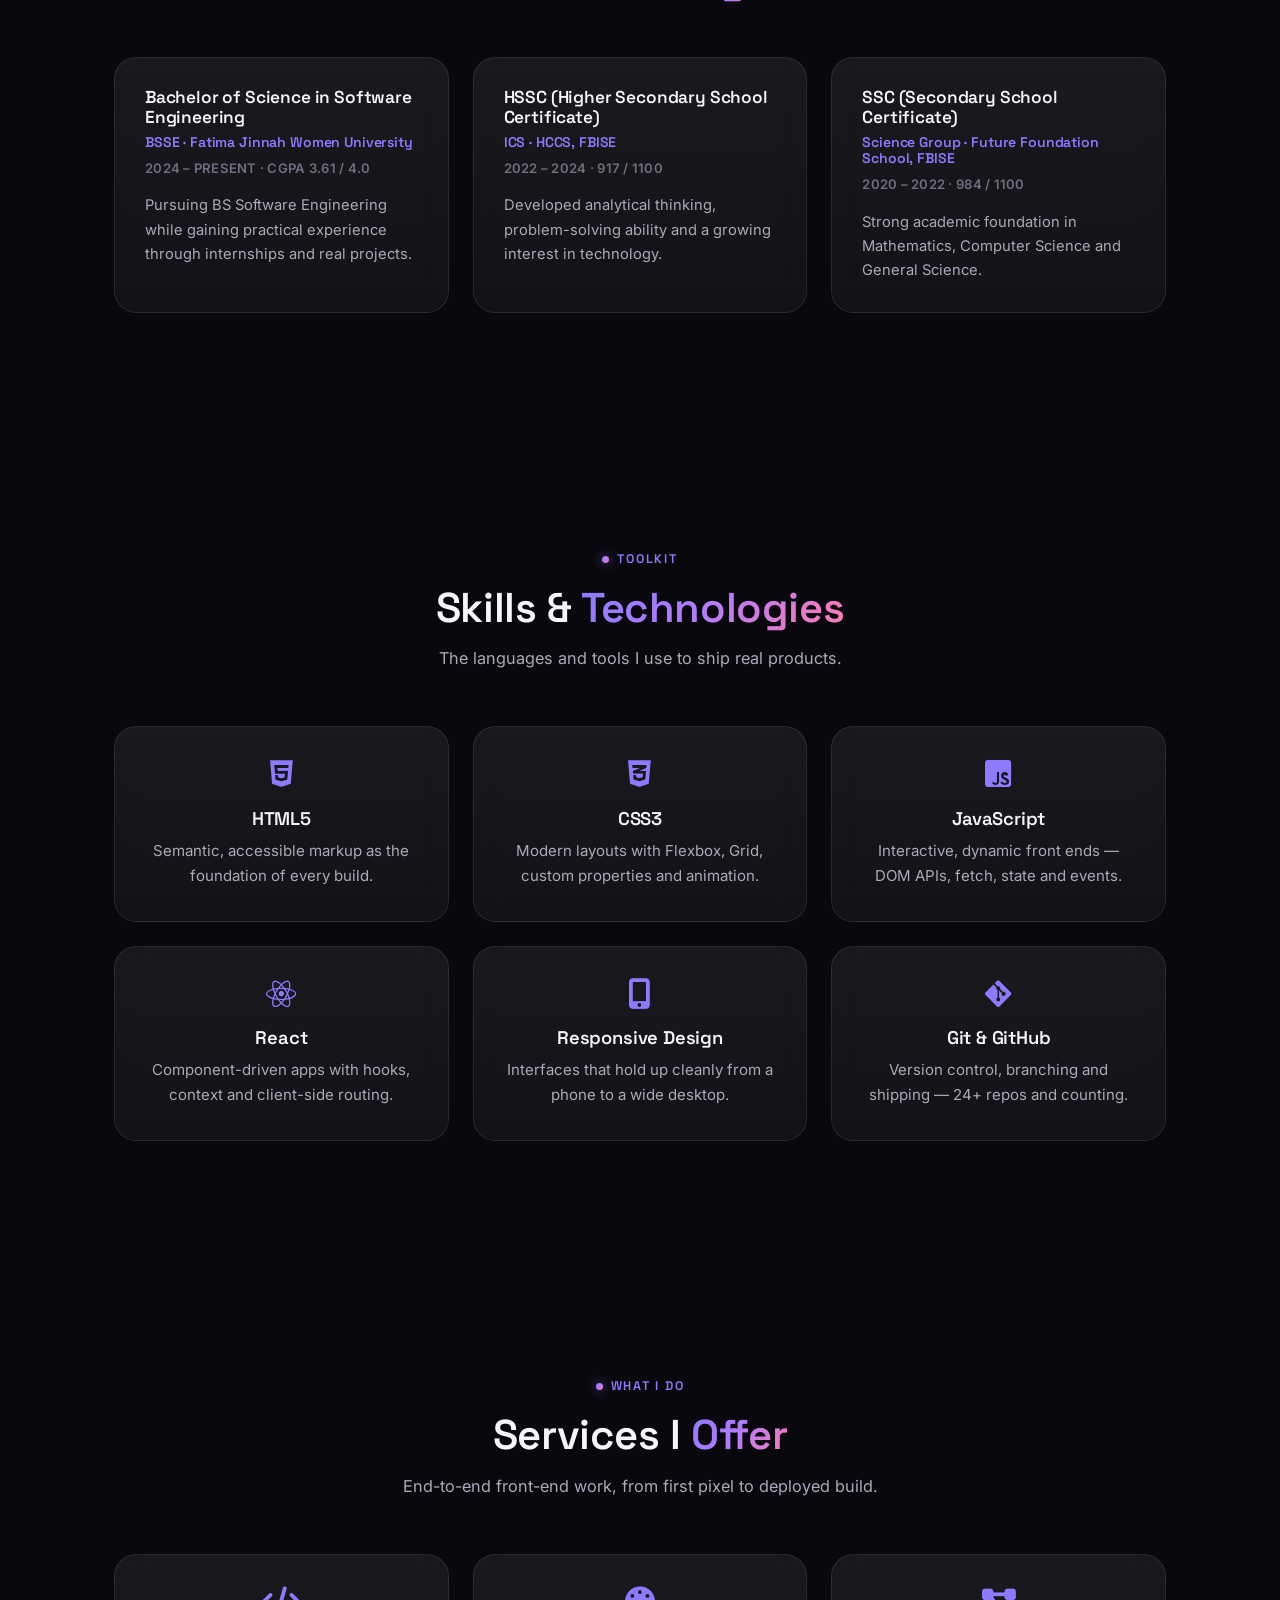
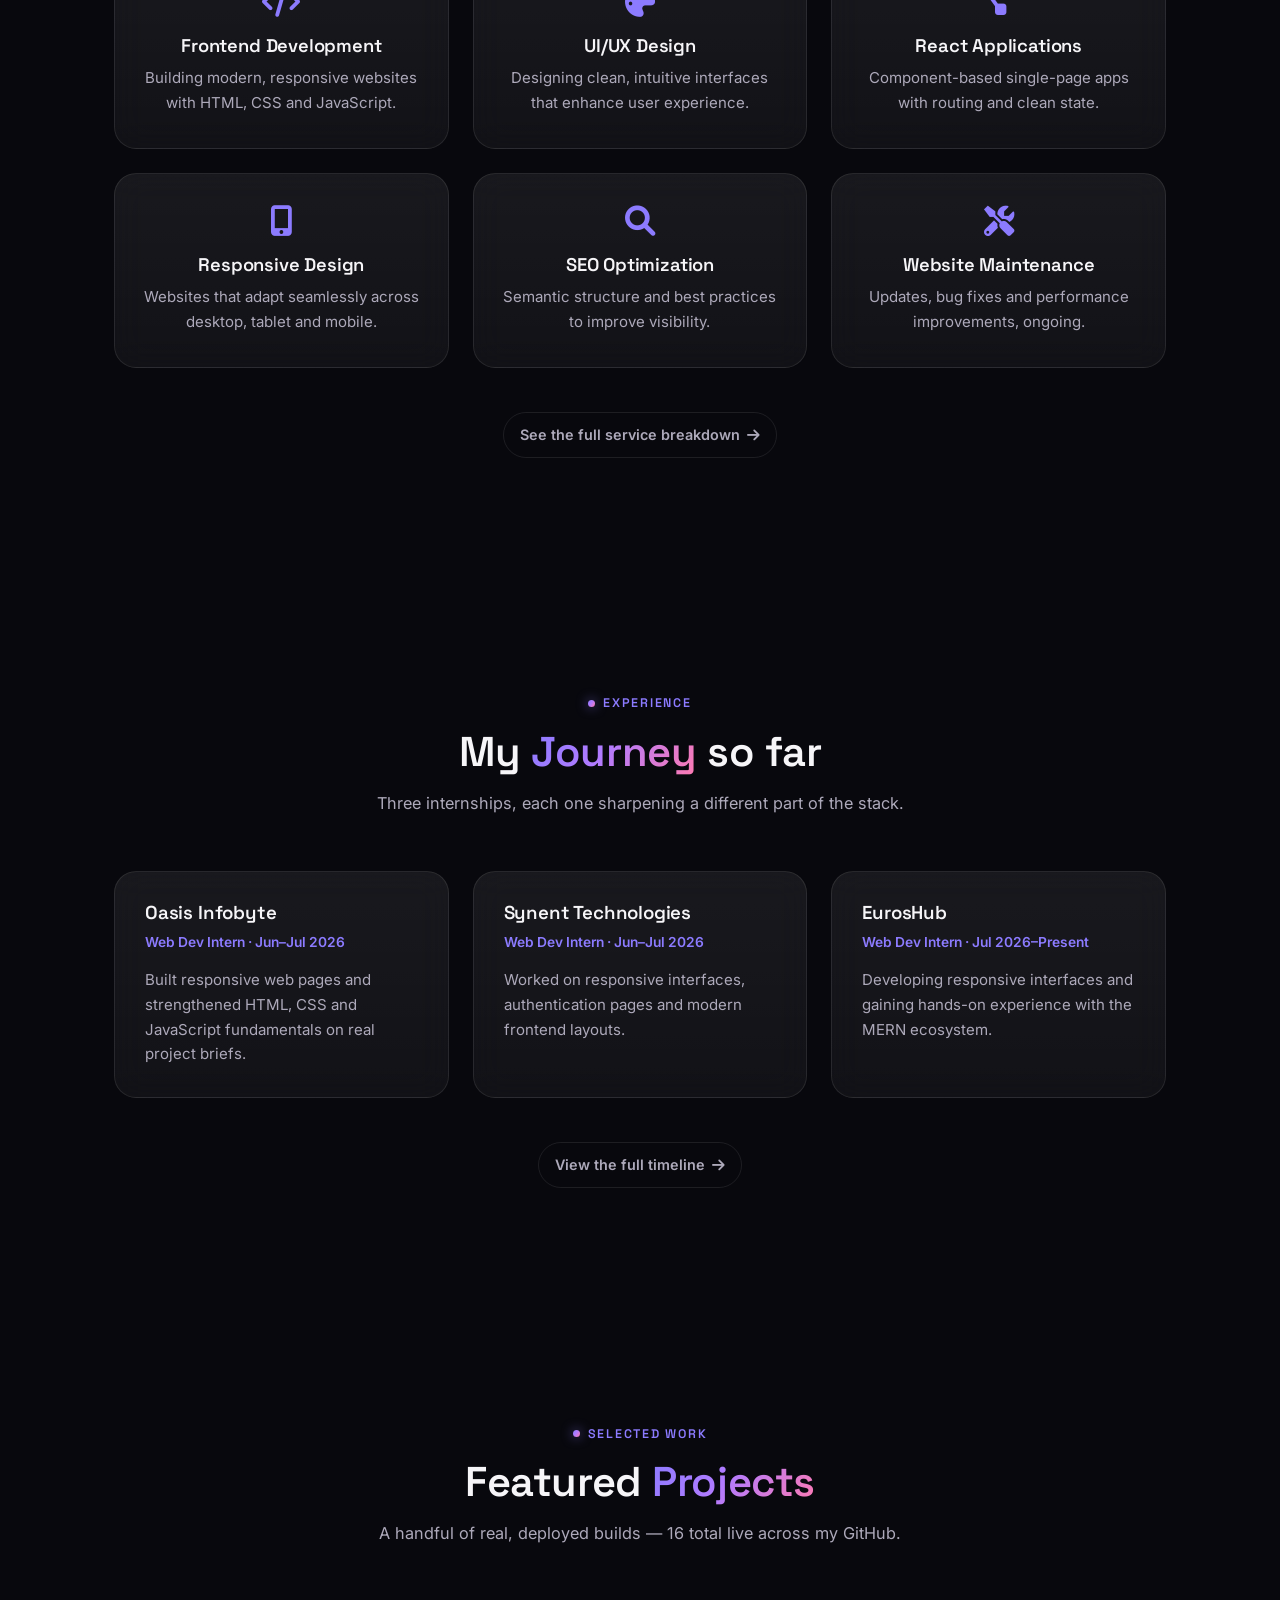
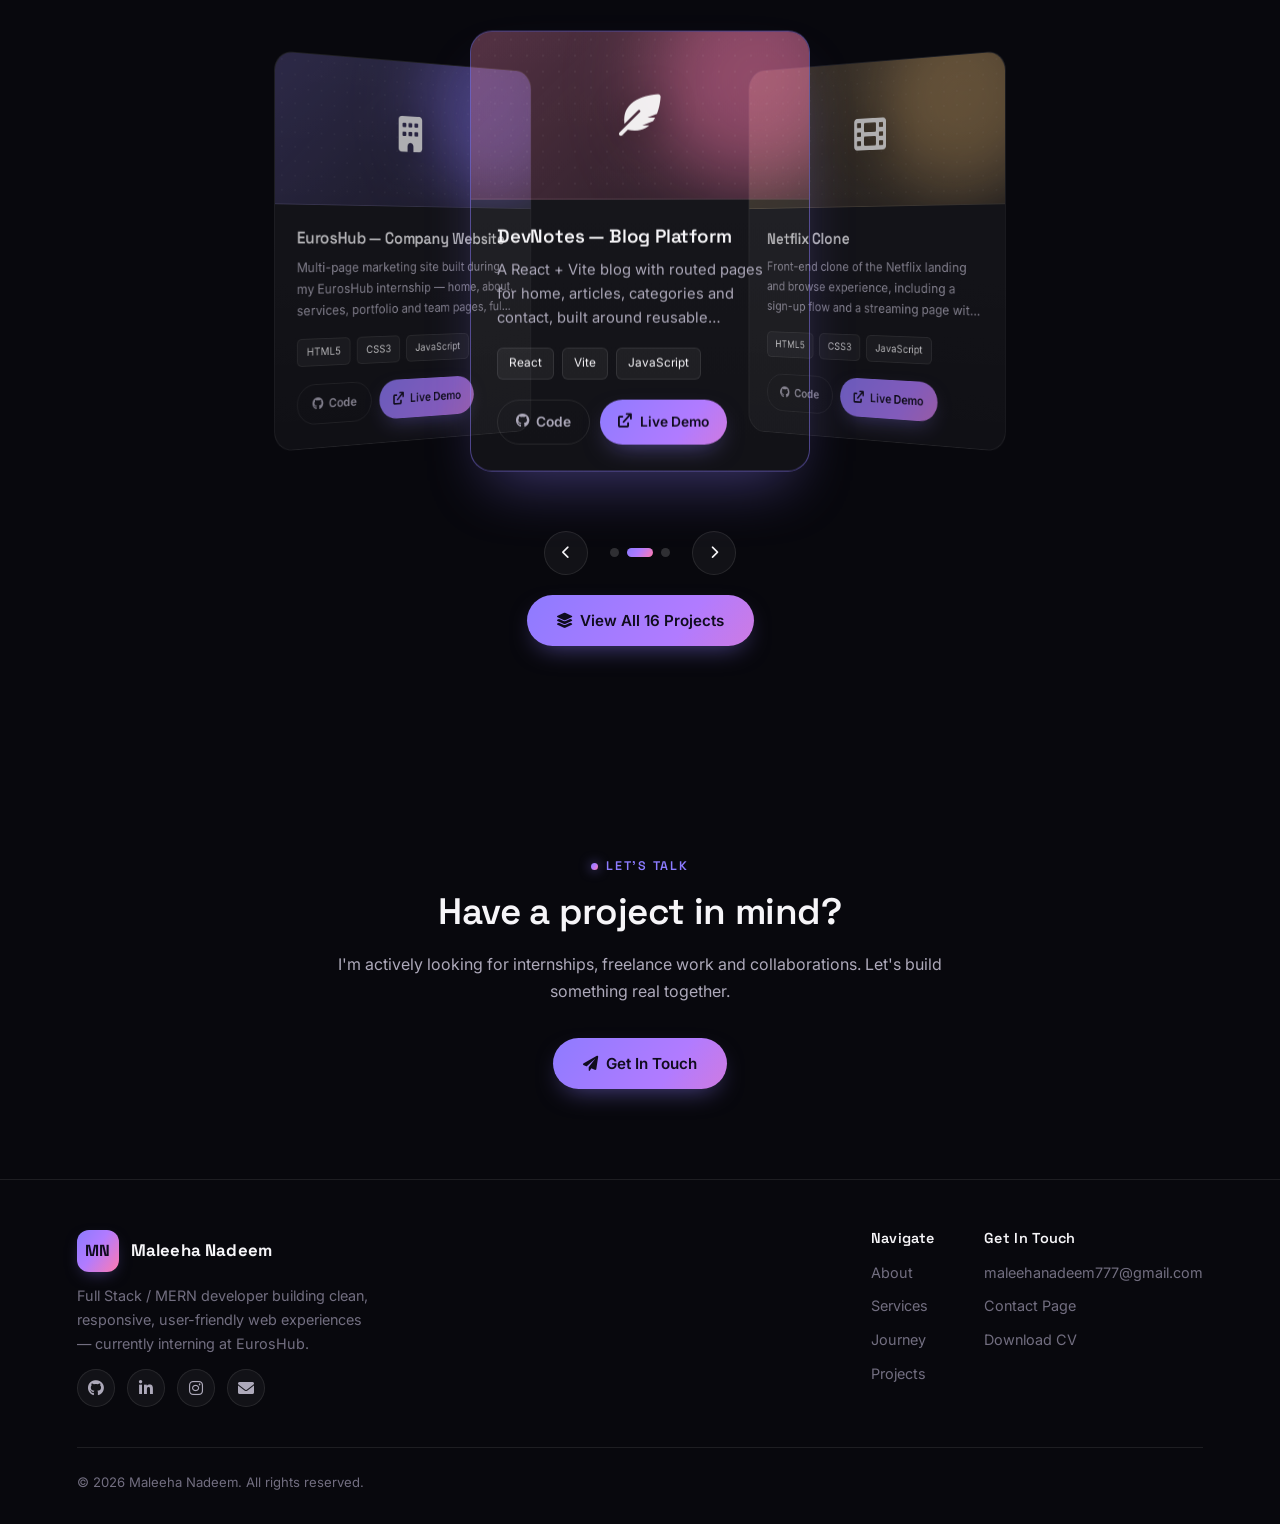
==== commit 57748c0a: "Port existing portfolio design, add explicit Education section" ====
--- a/index.html
+++ b/index.html
@@ -1,242 +1,367 @@
 <!DOCTYPE html>
 <html lang="en">
 <head>
-<meta charset="UTF-8" />
-<meta name="viewport" content="width=device-width, initial-scale=1.0" />
-<title>Maleeha Nadeem — Software Engineer</title>
-<meta name="description" content="Portfolio and CV of Maleeha Nadeem, Software Engineering student and full-stack developer." />
-<link rel="preconnect" href="https://fonts.googleapis.com">
-<link rel="preconnect" href="https://fonts.gstatic.com" crossorigin>
-<link href="https://fonts.googleapis.com/css2?family=Space+Grotesk:wght@400;500;600;700&family=Inter:wght@400;500;600&display=swap" rel="stylesheet">
-<link rel="stylesheet" href="styles.css" />
+<meta charset="utf-8"/>
+<meta content="width=device-width, initial-scale=1.0" name="viewport"/>
+<title>Maleeha Nadeem | Full Stack Developer</title>
+<meta name="description" content="Maleeha Nadeem — Full Stack / MERN developer building clean, responsive, user-friendly web experiences. Browse real projects, internships and skills."/>
+<link rel="icon" type="image/svg+xml" href="data:image/svg+xml,%3Csvg xmlns='http://www.w3.org/2000/svg' viewBox='0 0 64 64'%3E%3Cdefs%3E%3ClinearGradient id='g' x1='0' y1='0' x2='1' y2='1'%3E%3Cstop offset='0%25' stop-color='%238c7bff'/%3E%3Cstop offset='100%25' stop-color='%23ff7ab0'/%3E%3C/linearGradient%3E%3C/defs%3E%3Crect width='64' height='64' rx='16' fill='url(%23g)'/%3E%3Ctext x='32' y='43' font-family='Arial' font-weight='700' font-size='26' fill='white' text-anchor='middle'%3EMN%3C/text%3E%3C/svg%3E"/>
+<link rel="preconnect" href="https://fonts.googleapis.com"/>
+<link rel="preconnect" href="https://fonts.gstatic.com" crossorigin=""/>
+<link href="https://fonts.googleapis.com/css2?family=Space+Grotesk:wght@500;600;700&family=Inter:wght@400;500;600;700&display=swap" rel="stylesheet"/>
+<link href="styles.css" rel="stylesheet"/>
+<link href="https://cdnjs.cloudflare.com/ajax/libs/font-awesome/6.0.0/css/all.min.css" rel="stylesheet"/>
 </head>
 <body>
-
-<div class="bg-glow"></div>
-
-<nav id="navbar">
-  <a href="#home" class="nav-logo">MN<span>.</span></a>
-  <ul class="nav-links">
-    <li><a href="#about">About</a></li>
-    <li><a href="#education">Education</a></li>
-    <li><a href="#skills">Skills</a></li>
-    <li><a href="#projects">Projects</a></li>
-    <li><a href="#contact">Contact</a></li>
-  </ul>
-  <button id="navToggle" aria-label="Toggle menu"><span></span><span></span><span></span></button>
+<canvas id="constellation" aria-hidden="true"></canvas>
+<header class="navbar">
+<a class="nav-brand" href="index.html">
+<span class="brand-mark">MN</span>
+<div class="logo">
+<h1>Maleeha Nadeem</h1>
+<h3>Full Stack / MERN Developer</h3>
+</div>
+</a>
+<input class="drawer-toggle" hidden="" id="drawerToggle" type="checkbox"/>
+<label aria-label="Open menu" class="hamburger" for="drawerToggle">
+<span></span><span></span><span></span>
+</label>
+<div class="nav-menu" id="navMenu">
+<label aria-label="Close menu" class="drawer-close" for="drawerToggle">
+<i class="fas fa-times"></i>
+</label>
+<nav>
+<ul class="nav-links">
+<li><a class="active" href="index.html">Home</a></li>
+<li><a href="about.html">About</a></li>
+<li><a href="index.html#education">Education</a></li>
+<li><a href="services.html">Services</a></li>
+<li><a href="journey.html">Journey</a></li>
+<li><a href="projects.html">Projects</a></li>
+<li><a href="contact.html">Contact</a></li>
+</ul>
 </nav>
-
-<header id="home" class="hero">
-  <div class="hero-inner">
-    <p class="eyebrow reveal">Hello, I'm</p>
-    <h1 class="hero-name reveal">Maleeha Nadeem</h1>
-    <h2 class="hero-role reveal"><span id="typed"></span><span class="cursor">|</span></h2>
-    <p class="hero-sub reveal">BS Software Engineering student at Fatima Jinnah Women University — building full-stack, real-time web applications and solid software architecture.</p>
-    <div class="hero-cta reveal">
-      <a href="#projects" class="btn btn-primary">View Projects</a>
-      <a href="#contact" class="btn btn-ghost">Get in Touch</a>
-    </div>
-    <div class="hero-socials reveal">
-      <a href="https://github.com/maleehanadeem13" target="_blank" rel="noopener" aria-label="GitHub">
-        <svg viewBox="0 0 24 24" width="22" height="22"><path fill="currentColor" d="M12 .5C5.73.5.5 5.73.5 12c0 5.1 3.3 9.4 7.9 10.9.6.1.8-.3.8-.6v-2.2c-3.2.7-3.9-1.5-3.9-1.5-.5-1.3-1.3-1.7-1.3-1.7-1.1-.7.1-.7.1-.7 1.2.1 1.8 1.2 1.8 1.2 1 1.8 2.7 1.3 3.4 1 .1-.8.4-1.3.8-1.6-2.6-.3-5.3-1.3-5.3-5.8 0-1.3.5-2.3 1.2-3.2-.1-.3-.5-1.5.1-3.2 0 0 1-.3 3.3 1.2.9-.3 2-.4 3-.4s2.1.1 3 .4c2.3-1.5 3.3-1.2 3.3-1.2.6 1.7.2 2.9.1 3.2.8.9 1.2 1.9 1.2 3.2 0 4.5-2.7 5.5-5.3 5.8.4.4.8 1.1.8 2.2v3.2c0 .3.2.7.8.6 4.6-1.5 7.9-5.8 7.9-10.9C23.5 5.73 18.27.5 12 .5z"/></svg>
-      </a>
-      <a href="mailto:maleehanadeem777@gmail.com" aria-label="Email">
-        <svg viewBox="0 0 24 24" width="22" height="22"><path fill="currentColor" d="M2 5.5A2.5 2.5 0 0 1 4.5 3h15A2.5 2.5 0 0 1 22 5.5v13a2.5 2.5 0 0 1-2.5 2.5h-15A2.5 2.5 0 0 1 2 18.5v-13Zm2.2.2 7.8 6.4 7.8-6.4a.5.5 0 0 0-.3-.9H4.5a.5.5 0 0 0-.3.9ZM20 7.4l-7.4 6.1a1 1 0 0 1-1.2 0L4 7.4v11.1c0 .3.2.5.5.5h15c.3 0 .5-.2.5-.5V7.4Z"/></svg>
-      </a>
-    </div>
-  </div>
-  <a href="#about" class="scroll-cue" aria-label="Scroll down"><span></span></a>
+<a class="btn-small drawer-cta" href="contact.html">Let's Talk</a>
+</div>
+<label aria-label="Close menu" class="drawer-overlay" for="drawerToggle"></label>
 </header>
-
 <main>
 
-  <section id="about" class="section">
-    <p class="section-tag reveal">01 — Profile</p>
-    <h2 class="section-title reveal">About Me</h2>
-    <div class="about-grid">
-      <p class="about-text reveal">
-        Dedicated student of Software Engineering, with hands-on knowledge of full-stack real-time
-        application design and implementation using Node.js and WebSockets, database modeling with
-        SQL Server, C++ object-oriented programming, and strong software architecture (UML) skills.
-        Proactive, with an eagerness to solve challenging problems using skills gained through practice.
-      </p>
-      <div class="about-facts reveal">
-        <div class="fact">
-          <span class="fact-num" data-count="3.61">0</span>
-          <span class="fact-label">CGPA / 4.0</span>
-        </div>
-        <div class="fact">
-          <span class="fact-num" data-count="6">0</span>
-          <span class="fact-label">Academic Projects</span>
-        </div>
-        <div class="fact">
-          <span class="fact-num" data-count="2">0</span>
-          <span class="fact-label">Languages Spoken</span>
-        </div>
-      </div>
-    </div>
-  </section>
-
-  <section id="education" class="section">
-    <p class="section-tag reveal">02 — Education</p>
-    <h2 class="section-title reveal">Education</h2>
-    <div class="timeline">
-      <div class="timeline-item reveal">
-        <div class="timeline-dot"></div>
-        <div class="timeline-content">
-          <span class="timeline-date">2024 — Present</span>
-          <h3>BS Software Engineering</h3>
-          <p>Fatima Jinnah Women University</p>
-          <span class="badge">CGPA: 3.61 / 4.0</span>
-        </div>
-      </div>
-      <div class="timeline-item reveal">
-        <div class="timeline-dot"></div>
-        <div class="timeline-content">
-          <span class="timeline-date">2022 — 2024</span>
-          <h3>Intermediate (FSC / ICS)</h3>
-          <p>HCCS, FBISE</p>
-          <span class="badge">Marks: 917 / 1100</span>
-        </div>
-      </div>
-      <div class="timeline-item reveal">
-        <div class="timeline-dot"></div>
-        <div class="timeline-content">
-          <span class="timeline-date">2020 — 2022</span>
-          <h3>Matriculation (Science)</h3>
-          <p>Future Foundation School, FBISE</p>
-          <span class="badge">Marks: 984 / 1100</span>
-        </div>
-      </div>
-    </div>
-  </section>
-
-  <section id="skills" class="section">
-    <p class="section-tag reveal">03 — Skills</p>
-    <h2 class="section-title reveal">Skills</h2>
-    <div class="skills-grid">
-      <div class="skill-card reveal">
-        <h3>Programming &amp; Scripting</h3>
-        <div class="tags">
-          <span>C++</span><span>JavaScript</span><span>HTML5</span><span>CSS3</span>
-          <span>T-SQL</span><span>SQL (Oracle)</span>
-        </div>
-      </div>
-      <div class="skill-card reveal">
-        <h3>Core Concepts</h3>
-        <div class="tags">
-          <span>OOP</span><span>Data Structures</span><span>File Handling</span>
-          <span>UML &amp; SDA</span><span>DB Normalization (1NF–3NF)</span>
-        </div>
-      </div>
-      <div class="skill-card reveal">
-        <h3>Web &amp; Backend</h3>
-        <div class="tags">
-          <span>Node.js</span><span>Express.js</span><span>Socket.io</span><span>WordPress</span>
-        </div>
-      </div>
-      <div class="skill-card reveal">
-        <h3>Databases</h3>
-        <div class="tags">
-          <span>Microsoft SQL Server</span><span>Oracle Database 11g</span>
-        </div>
-      </div>
-      <div class="skill-card reveal">
-        <h3>Tools &amp; IDEs</h3>
-        <div class="tags">
-          <span>VS Code</span><span>Visual Studio</span><span>Git</span><span>GitHub</span>
-          <span>CodeSandbox</span><span>Cisco Packet Tracer</span>
-        </div>
-      </div>
-      <div class="skill-card reveal">
-        <h3>Languages</h3>
-        <div class="tags">
-          <span>English (Fluent)</span><span>Urdu (Fluent)</span>
-        </div>
-      </div>
-    </div>
-  </section>
-
-  <section id="projects" class="section">
-    <p class="section-tag reveal">04 — Work</p>
-    <h2 class="section-title reveal">Projects</h2>
-    <div class="projects-grid">
-
-      <article class="project-card reveal">
-        <div class="project-num">01</div>
-        <h3>Real-Time inDrive Clone</h3>
-        <p>Full-stack ride-sharing portal built with Node.js, Express.js, and JavaScript. Integrated Socket.io for live bidding and managed sessions via localStorage.</p>
-        <div class="tags"><span>Node.js</span><span>Express.js</span><span>Socket.io</span></div>
-      </article>
-
-      <article class="project-card reveal">
-        <div class="project-num">02</div>
-        <h3>WhatsApp Management System</h3>
-        <p>Designed 12 UML diagrams (Class, Use Case, ERD) and developed a complete structural messaging framework in C++ using OOP.</p>
-        <div class="tags"><span>C++</span><span>OOP</span><span>UML</span></div>
-      </article>
-
-      <article class="project-card reveal">
-        <div class="project-num">03</div>
-        <h3>AI Flood Warning System</h3>
-        <p>Handled the full SDLC from requirements gathering to engineering a normalized (1NF–3NF) relational database backend for real-time routing.</p>
-        <div class="tags"><span>SDLC</span><span>SQL</span><span>DB Design</span></div>
-      </article>
-
-      <article class="project-card reveal">
-        <div class="project-num">04</div>
-        <h3>Smart Home Device Controller</h3>
-        <p>A modular, memory-efficient C++ console application for appliance automation, built on core OOP principles — inheritance and polymorphism.</p>
-        <div class="tags"><span>C++</span><span>OOP</span></div>
-      </article>
-
-      <article class="project-card reveal">
-        <div class="project-num">05</div>
-        <h3>Bank Management System</h3>
-        <p>A secure transaction and account management console application using C++ file handling for structured data persistence.</p>
-        <div class="tags"><span>C++</span><span>File Handling</span></div>
-      </article>
-
-      <article class="project-card reveal">
-        <div class="project-num">06</div>
-        <h3>ICT Branding Project</h3>
-        <p>Created corporate logos, brochures, and promotional layouts applying digital branding matrices and modern UI/UX design standards.</p>
-        <div class="tags"><span>Branding</span><span>UI/UX</span></div>
-      </article>
-
-    </div>
-  </section>
-
-  <section id="contact" class="section contact-section">
-    <p class="section-tag reveal">05 — Contact</p>
-    <h2 class="section-title reveal">Let's Connect</h2>
-    <p class="contact-sub reveal">Open to internships, collaborations, and interesting problems to solve.</p>
-    <div class="contact-grid reveal">
-      <a class="contact-card" href="mailto:maleehanadeem777@gmail.com">
-        <span class="contact-label">Email</span>
-        <span class="contact-value">maleehanadeem777@gmail.com</span>
-      </a>
-      <a class="contact-card" href="tel:+923484371772">
-        <span class="contact-label">Phone</span>
-        <span class="contact-value">+92 348 4371772</span>
-      </a>
-      <a class="contact-card" href="https://github.com/maleehanadeem13" target="_blank" rel="noopener">
-        <span class="contact-label">GitHub</span>
-        <span class="contact-value">github.com/maleehanadeem13</span>
-      </a>
-      <div class="contact-card contact-static">
-        <span class="contact-label">Location</span>
-        <span class="contact-value">Rawalpindi, Pakistan</span>
-      </div>
-    </div>
-  </section>
+<section class="hero-section" id="hero">
+<div class="hero-content">
+<span class="eyebrow">Available for internships &amp; freelance</span>
+<h2 class="split-title">
+<span class="hero-word" style="animation-delay:.05s">Building</span>
+<span class="hero-word highlight" style="animation-delay:.12s">clean,</span>
+<span class="hero-word highlight" style="animation-delay:.19s">modern</span>
+<span class="hero-word" style="animation-delay:.26s">web</span>
+<span class="hero-word" style="animation-delay:.33s">experiences</span>
+<span class="hero-word" style="animation-delay:.4s">that</span>
+<span class="hero-word" style="animation-delay:.47s">just</span>
+<span class="hero-word" style="animation-delay:.54s">work.</span>
+</h2>
+<p class="hero-lede">I'm Maleeha, a Full Stack / MERN developer who turns ideas into responsive, user-friendly products — from client marketing sites to React apps, shipped and live.</p>
+<div class="hero-btns">
+<a class="btn" href="projects.html"><i class="fas fa-diagram-project"></i> View My Work</a>
+<a class="btn btn-outline" href="Maleeha Nadeem -Full Stack DEVELOPER CV.pdf" target="_blank"><i class="fas fa-download"></i> Download CV</a>
+</div>
+<div class="hero-meta">
+<div><strong>24+</strong><span>GitHub Repos</span></div>
+<div><strong>16</strong><span>Live Projects</span></div>
+<div><strong>3</strong><span>Internships</span></div>
+</div>
+</div>
+<div class="hero-image-container">
+<div class="hero-visual">
+<div class="blob blob-1"></div>
+<div class="blob blob-2"></div>
+<div class="avatar-frame">
+<img alt="Maleeha Nadeem" src="profile_picture.png"/>
+</div>
+<div class="tech-orbit" aria-hidden="true">
+<div class="orbit-ring ring-inner">
+<div class="orbit-item" style="--angle:0deg;"><div class="orbit-badge"><i class="fab fa-html5" style="color:#ff7a59;"></i><span class="orbit-tip">HTML5</span></div></div>
+<div class="orbit-item" style="--angle:60deg;"><div class="orbit-badge"><i class="fab fa-css3-alt" style="color:#6cb8ff;"></i><span class="orbit-tip">CSS3</span></div></div>
+<div class="orbit-item" style="--angle:120deg;"><div class="orbit-badge"><i class="fab fa-js" style="color:#ffd166;"></i><span class="orbit-tip">JavaScript</span></div></div>
+<div class="orbit-item" style="--angle:180deg;"><div class="orbit-badge"><i class="fab fa-react" style="color:#8c7bff;"></i><span class="orbit-tip">React</span></div></div>
+<div class="orbit-item" style="--angle:240deg;"><div class="orbit-badge"><i class="fab fa-git-alt" style="color:#f4623a;"></i><span class="orbit-tip">Git</span></div></div>
+<div class="orbit-item" style="--angle:300deg;"><div class="orbit-badge"><i class="fab fa-github"></i><span class="orbit-tip">GitHub</span></div></div>
+</div>
+<div class="orbit-ring ring-outer">
+<div class="orbit-item" style="--angle:30deg;"><div class="orbit-badge"><i class="fab fa-node-js" style="color:#6cc24a;"></i><span class="orbit-tip">Node.js</span></div></div>
+<div class="orbit-item" style="--angle:90deg;"><div class="orbit-badge"><i class="fas fa-server" style="color:#ada9ba;"></i><span class="orbit-tip">Express</span></div></div>
+<div class="orbit-item" style="--angle:150deg;"><div class="orbit-badge"><i class="fas fa-database" style="color:#4caf50;"></i><span class="orbit-tip">MongoDB</span></div></div>
+<div class="orbit-item" style="--angle:210deg;"><div class="orbit-badge"><i class="fas fa-wind" style="color:#38bdf8;"></i><span class="orbit-tip">Tailwind CSS</span></div></div>
+<div class="orbit-item" style="--angle:270deg;"><div class="orbit-badge"><i class="fab fa-bootstrap" style="color:#c179ff;"></i><span class="orbit-tip">Bootstrap</span></div></div>
+<div class="orbit-item" style="--angle:330deg;"><div class="orbit-badge"><i class="fab fa-figma" style="color:#ff7ab0;"></i><span class="orbit-tip">Figma</span></div></div>
+</div>
+</div>
+<div class="status-pill"><span class="status-dot"></span> Open to work</div>
+</div>
+</div>
+</section>
+
+<section class="about-teaser" id="about">
+<div class="reveal">
+<span class="eyebrow">About Me</span>
+<h2 class="section-title">A developer who cares about <span class="grad">the details</span></h2>
+<p class="section-sub" style="max-width:720px;margin:0 0 24px;text-align:left;">I'm an aspiring Full Stack Web Developer with a passion for turning ideas into clean, functional, responsive experiences. Currently completing hands-on internships — most recently at EurosHub — while working toward becoming a professional MERN Stack developer.</p>
+<a class="btn-ghost" href="about.html">Read my full story <i class="fas fa-arrow-right"></i></a>
+</div>
+</section>
+
+<section class="education-section" id="education">
+<div class="section-head reveal">
+<span class="eyebrow">Education</span>
+<h2 class="section-title">Academic <span class="grad">Background</span></h2>
+</div>
+<div class="grid-auto reveal-grid">
+<div class="card education-card">
+<h3>Bachelor of Science in Software Engineering</h3>
+<h4>BSSE &middot; Fatima Jinnah Women University</h4>
+<span>2024 &ndash; Present &middot; CGPA 3.61 / 4.0</span>
+<p>Pursuing BS Software Engineering while gaining practical experience through internships and real projects.</p>
+</div>
+<div class="card education-card">
+<h3>HSSC (Higher Secondary School Certificate)</h3>
+<h4>ICS &middot; HCCS, FBISE</h4>
+<span>2022 &ndash; 2024 &middot; 917 / 1100</span>
+<p>Developed analytical thinking, problem-solving ability and a growing interest in technology.</p>
+</div>
+<div class="card education-card">
+<h3>SSC (Secondary School Certificate)</h3>
+<h4>Science Group &middot; Future Foundation School, FBISE</h4>
+<span>2020 &ndash; 2022 &middot; 984 / 1100</span>
+<p>Strong academic foundation in Mathematics, Computer Science and General Science.</p>
+</div>
+</div>
+</section>
+
+<section class="skills-section" id="skills">
+<div class="section-head reveal">
+<span class="eyebrow">Toolkit</span>
+<h2 class="section-title">Skills &amp; <span class="grad">Technologies</span></h2>
+<p class="section-sub">The languages and tools I use to ship real products.</p>
+</div>
+<div class="grid-auto reveal-grid">
+<div class="card icon-card">
+<i class="fab fa-html5"></i>
+<h3>HTML5</h3>
+<p>Semantic, accessible markup as the foundation of every build.</p>
+</div>
+<div class="card icon-card">
+<i class="fab fa-css3-alt"></i>
+<h3>CSS3</h3>
+<p>Modern layouts with Flexbox, Grid, custom properties and animation.</p>
+</div>
+<div class="card icon-card">
+<i class="fab fa-js-square"></i>
+<h3>JavaScript</h3>
+<p>Interactive, dynamic front ends — DOM APIs, fetch, state and events.</p>
+</div>
+<div class="card icon-card">
+<i class="fab fa-react"></i>
+<h3>React</h3>
+<p>Component-driven apps with hooks, context and client-side routing.</p>
+</div>
+<div class="card icon-card">
+<i class="fas fa-mobile-screen-button"></i>
+<h3>Responsive Design</h3>
+<p>Interfaces that hold up cleanly from a phone to a wide desktop.</p>
+</div>
+<div class="card icon-card">
+<i class="fab fa-git-alt"></i>
+<h3>Git &amp; GitHub</h3>
+<p>Version control, branching and shipping — 24+ repos and counting.</p>
+</div>
+</div>
+</section>
+
+<section class="services-section" id="services">
+<div class="section-head reveal">
+<span class="eyebrow">What I Do</span>
+<h2 class="section-title">Services I <span class="grad">Offer</span></h2>
+<p class="section-sub">End-to-end front-end work, from first pixel to deployed build.</p>
+</div>
+<div class="grid-auto reveal-grid">
+<div class="card icon-card">
+<i class="fas fa-code"></i>
+<h3>Frontend Development</h3>
+<p>Building modern, responsive websites with HTML, CSS and JavaScript.</p>
+</div>
+<div class="card icon-card">
+<i class="fas fa-palette"></i>
+<h3>UI/UX Design</h3>
+<p>Designing clean, intuitive interfaces that enhance user experience.</p>
+</div>
+<div class="card icon-card">
+<i class="fas fa-diagram-project"></i>
+<h3>React Applications</h3>
+<p>Component-based single-page apps with routing and clean state.</p>
+</div>
+<div class="card icon-card">
+<i class="fas fa-mobile-alt"></i>
+<h3>Responsive Design</h3>
+<p>Websites that adapt seamlessly across desktop, tablet and mobile.</p>
+</div>
+<div class="card icon-card">
+<i class="fas fa-magnifying-glass"></i>
+<h3>SEO Optimization</h3>
+<p>Semantic structure and best practices to improve visibility.</p>
+</div>
+<div class="card icon-card">
+<i class="fas fa-tools"></i>
+<h3>Website Maintenance</h3>
+<p>Updates, bug fixes and performance improvements, ongoing.</p>
+</div>
+</div>
+<div style="text-align:center;margin-top:44px;">
+<a class="btn-ghost" href="services.html">See the full service breakdown <i class="fas fa-arrow-right"></i></a>
+</div>
+</section>
+
+<section class="journey-teaser" id="journey">
+<div class="section-head reveal">
+<span class="eyebrow">Experience</span>
+<h2 class="section-title">My <span class="grad">Journey</span> so far</h2>
+<p class="section-sub">Three internships, each one sharpening a different part of the stack.</p>
+</div>
+<div class="grid-auto reveal-grid">
+<div class="card experience-card">
+<h3>Oasis Infobyte</h3>
+<span>Web Dev Intern &middot; Jun–Jul 2026</span>
+<p>Built responsive web pages and strengthened HTML, CSS and JavaScript fundamentals on real project briefs.</p>
+</div>
+<div class="card experience-card">
+<h3>Synent Technologies</h3>
+<span>Web Dev Intern &middot; Jun–Jul 2026</span>
+<p>Worked on responsive interfaces, authentication pages and modern frontend layouts.</p>
+</div>
+<div class="card experience-card">
+<h3>EurosHub</h3>
+<span>Web Dev Intern &middot; Jul 2026–Present</span>
+<p>Developing responsive interfaces and gaining hands-on experience with the MERN ecosystem.</p>
+</div>
+</div>
+<div style="text-align:center;margin-top:44px;">
+<a class="btn-ghost" href="journey.html">View the full timeline <i class="fas fa-arrow-right"></i></a>
+</div>
+</section>
+
+<section class="projects-section" id="projects">
+<div class="section-head reveal">
+<span class="eyebrow">Selected Work</span>
+<h2 class="section-title">Featured <span class="grad">Projects</span></h2>
+<p class="section-sub">A handful of real, deployed builds — 16 total live across my GitHub.</p>
+</div>
+<div class="coverflow" data-coverflow>
+<div class="coverflow-stage">
+<div class="coverflow-track">
+
+<article class="coverflow-item">
+<div class="card project-card">
+<div class="project-media cover-violet"><i class="fas fa-building"></i></div>
+<div class="project-body">
+<h3>EurosHub — Company Website</h3>
+<p>Multi-page marketing site built during my EurosHub internship — home, about, services, portfolio and team pages, fully responsive.</p>
+<div class="tech-stack"><span>HTML5</span><span>CSS3</span><span>JavaScript</span></div>
+<div class="project-links">
+<a class="btn-ghost" href="https://github.com/maleehanadeemeuroshub-maker/FINAL-Euroshub-landng-Page" target="_blank" rel="noopener"><i class="fab fa-github"></i> Code</a>
+<a class="btn" href="https://final-euroshub-landng-page.vercel.app" target="_blank" rel="noopener"><i class="fas fa-arrow-up-right-from-square"></i> Live Demo</a>
+</div>
+</div>
+</div>
+</article>
+
+<article class="coverflow-item">
+<div class="card project-card">
+<div class="project-media cover-rose"><i class="fas fa-feather-pointed"></i></div>
+<div class="project-body">
+<h3>DevNotes — Blog Platform</h3>
+<p>A React + Vite blog with routed pages for home, articles, categories and contact, built around reusable components and hooks.</p>
+<div class="tech-stack"><span>React</span><span>Vite</span><span>JavaScript</span></div>
+<div class="project-links">
+<a class="btn-ghost" href="https://github.com/maleehanadeemeuroshub-maker/BLOG-website" target="_blank" rel="noopener"><i class="fab fa-github"></i> Code</a>
+<a class="btn" href="https://blog-website-euros-hub1.vercel.app" target="_blank" rel="noopener"><i class="fas fa-arrow-up-right-from-square"></i> Live Demo</a>
+</div>
+</div>
+</div>
+</article>
+
+<article class="coverflow-item">
+<div class="card project-card">
+<div class="project-media cover-amber"><i class="fas fa-film"></i></div>
+<div class="project-body">
+<h3>Netflix Clone</h3>
+<p>Front-end clone of the Netflix landing and browse experience, including a sign-up flow and a streaming page with movie rows.</p>
+<div class="tech-stack"><span>HTML5</span><span>CSS3</span><span>JavaScript</span></div>
+<div class="project-links">
+<a class="btn-ghost" href="https://github.com/maleehanadeemeuroshub-maker/NETFLIXX" target="_blank" rel="noopener"><i class="fab fa-github"></i> Code</a>
+<a class="btn" href="https://netflixx-olive.vercel.app" target="_blank" rel="noopener"><i class="fas fa-arrow-up-right-from-square"></i> Live Demo</a>
+</div>
+</div>
+</div>
+</article>
+
+</div>
+</div>
+<div class="coverflow-nav">
+<button type="button" class="coverflow-arrow prev" aria-label="Previous project"><i class="fas fa-chevron-left"></i></button>
+<div class="coverflow-dots"></div>
+<button type="button" class="coverflow-arrow next" aria-label="Next project"><i class="fas fa-chevron-right"></i></button>
+</div>
+</div>
+<div style="text-align:center;margin-top:20px;">
+<a class="btn" href="projects.html"><i class="fas fa-layer-group"></i> View All 16 Projects</a>
+</div>
+</section>
+
+<section class="cta-section" id="contact">
+<div class="reveal">
+<span class="eyebrow" style="justify-content:center;">Let's Talk</span>
+<h2>Have a project in mind?</h2>
+<p>I'm actively looking for internships, freelance work and collaborations. Let's build something real together.</p>
+<a class="btn" href="contact.html"><i class="fas fa-paper-plane"></i> Get In Touch</a>
+</div>
+</section>
 
 </main>
-
 <footer>
-  <p>Designed &amp; built by Maleeha Nadeem · <span id="year"></span></p>
+<div class="footer-inner">
+<div class="footer-brand">
+<a class="nav-brand" href="index.html" style="text-decoration:none;">
+<span class="brand-mark">MN</span>
+<div class="logo"><h1>Maleeha Nadeem</h1></div>
+</a>
+<p>Full Stack / MERN developer building clean, responsive, user-friendly web experiences — currently interning at EurosHub.</p>
+<div class="footer-social">
+<a href="https://github.com/maleehanadeemeuroshub-maker" target="_blank" rel="noopener" aria-label="GitHub"><i class="fab fa-github"></i></a>
+<a href="https://www.linkedin.com/in/maleeha-nadeem" target="_blank" rel="noopener" aria-label="LinkedIn"><i class="fab fa-linkedin-in"></i></a>
+<a href="https://www.instagram.com/1maleeha_nadeem" target="_blank" rel="noopener" aria-label="Instagram"><i class="fab fa-instagram"></i></a>
+<a href="mailto:maleehanadeem777@gmail.com" aria-label="Email"><i class="fas fa-envelope"></i></a>
+</div>
+</div>
+<div class="footer-links">
+<div class="footer-col">
+<h4>Navigate</h4>
+<a href="about.html">About</a>
+<a href="services.html">Services</a>
+<a href="journey.html">Journey</a>
+<a href="projects.html">Projects</a>
+</div>
+<div class="footer-col">
+<h4>Get In Touch</h4>
+<a href="mailto:maleehanadeem777@gmail.com">maleehanadeem777@gmail.com</a>
+<a href="contact.html">Contact Page</a>
+<a href="Maleeha Nadeem -Full Stack DEVELOPER CV.pdf" target="_blank">Download CV</a>
+</div>
+</div>
+</div>
+<div class="footer-bottom">
+<p>&copy; <span data-year>2026</span> Maleeha Nadeem. All rights reserved.</p>
+<button type="button" id="backToTop" aria-label="Back to top" style="display:none;"><i class="fas fa-arrow-up"></i></button>
+</div>
 </footer>
-
-<script src="script.js"></script>
+<script src="script.js?v=3"></script>
 </body>
 </html>
--- a/styles.css
+++ b/styles.css
@@ -1,451 +1,1634 @@
+/* ==========================================================================
+   MALEEHA NADEEM — PORTFOLIO DESIGN SYSTEM
+   A premium, editorial dark theme: indigo/rose gradient accent, glass
+   surfaces, generous type, restrained motion. Built with plain CSS —
+   no framework.
+   ========================================================================== */
+
+@view-transition {
+  navigation: auto;
+}
+
 :root {
-  --bg: #0b1220;
-  --bg-elev: #111a2e;
-  --card: #141f38;
-  --border: rgba(255,255,255,0.08);
-  --text: #e8ecf5;
-  --text-dim: #9aa5bd;
-  --accent: #7c9fff;
-  --accent-2: #8de3d0;
-  --accent-grad: linear-gradient(135deg, #7c9fff 0%, #8de3d0 100%);
-  --radius: 16px;
-  --shadow: 0 20px 50px rgba(0,0,0,0.35);
-}
-
-@media (prefers-color-scheme: light) {
-  :root:not([data-theme="dark"]) {
-    --bg: #f5f7fb;
-    --bg-elev: #ffffff;
-    --card: #ffffff;
-    --border: rgba(16,24,40,0.08);
-    --text: #10182a;
-    --text-dim: #5b6479;
-    --shadow: 0 20px 50px rgba(16,24,40,0.08);
-  }
-}
-
-* { box-sizing: border-box; }
-html { scroll-behavior: smooth; }
+    /* Palette */
+    --bg: #08080d;
+    --bg-soft: #0c0c14;
+    --surface: rgba(255, 255, 255, 0.045);
+    --surface-strong: rgba(255, 255, 255, 0.07);
+    --border: rgba(255, 255, 255, 0.09);
+    --border-strong: rgba(255, 255, 255, 0.16);
+
+    --text-primary: #f6f5f8;
+    --text-secondary: #ada9ba;
+    --text-tertiary: #726e80;
+
+    --accent: #8c7bff;
+    --accent-2: #ff7ab0;
+    --accent-3: #ffc978;
+    --accent-rgb: 140, 123, 255;
+    --gradient: linear-gradient(125deg, #8c7bff 0%, #b17bff 45%, #ff7ab0 100%);
+    --gradient-soft: linear-gradient(135deg, rgba(140, 123, 255, 0.16), rgba(255, 122, 176, 0.1));
+
+    --font-display: 'Space Grotesk', 'Segoe UI', Tahoma, sans-serif;
+    --font-body: 'Inter', 'Segoe UI', Tahoma, Geneva, Verdana, sans-serif;
+
+    --ease: cubic-bezier(0.22, 1, 0.36, 1);
+    --transition: all 0.35s var(--ease);
+    --radius-lg: 22px;
+    --radius-md: 14px;
+    --radius-sm: 8px;
+
+    --container: 1180px;
+}
+
+* {
+    margin: 0;
+    padding: 0;
+    box-sizing: border-box;
+}
+
+html {
+    scroll-behavior: smooth;
+}
 
 body {
-  margin: 0;
-  background: var(--bg);
-  color: var(--text);
-  font-family: 'Inter', system-ui, -apple-system, Segoe UI, sans-serif;
-  line-height: 1.6;
-  overflow-x: hidden;
-}
-
-h1, h2, h3 { font-family: 'Space Grotesk', 'Inter', sans-serif; margin: 0; }
-
-a { color: inherit; text-decoration: none; }
-
-.bg-glow {
-  position: fixed;
-  inset: 0;
-  z-index: -1;
-  background:
-    radial-gradient(600px circle at 15% 10%, rgba(124,159,255,0.16), transparent 60%),
-    radial-gradient(500px circle at 85% 30%, rgba(141,227,208,0.12), transparent 60%);
-  pointer-events: none;
-}
-
-/* ---------- Navbar ---------- */
-#navbar {
-  position: fixed;
-  top: 0; left: 0; right: 0;
-  z-index: 100;
-  display: flex;
-  align-items: center;
-  justify-content: space-between;
-  padding: 18px 6vw;
-  backdrop-filter: blur(14px) saturate(140%);
-  background: rgba(11,18,32,0.55);
-  border-bottom: 1px solid var(--border);
-  transition: padding .3s ease;
-}
-@media (prefers-color-scheme: light) {
-  :root:not([data-theme="dark"]) #navbar { background: rgba(245,247,251,0.7); }
-}
-
-.nav-logo {
-  font-family: 'Space Grotesk', sans-serif;
-  font-weight: 700;
-  font-size: 1.3rem;
-  letter-spacing: 1px;
-}
-.nav-logo span { color: var(--accent); }
+    font-family: var(--font-body);
+    background-color: var(--bg);
+    color: var(--text-secondary);
+    line-height: 1.65;
+    overflow-x: hidden;
+    position: relative;
+}
+
+body::before {
+    content: "";
+    position: fixed;
+    inset: 0;
+    z-index: -2;
+    background:
+        radial-gradient(680px circle at 12% -6%, rgba(140, 123, 255, 0.16), transparent 60%),
+        radial-gradient(560px circle at 92% 8%, rgba(255, 122, 176, 0.11), transparent 55%),
+        radial-gradient(720px circle at 50% 100%, rgba(140, 123, 255, 0.08), transparent 60%),
+        var(--bg);
+    pointer-events: none;
+}
+
+#constellation {
+    position: fixed;
+    inset: 0;
+    z-index: -1;
+    width: 100%;
+    height: 100%;
+    pointer-events: none;
+    opacity: 0.55;
+}
+
+img {
+    max-width: 100%;
+    display: block;
+}
+
+a {
+    color: inherit;
+}
+
+::selection {
+    background: rgba(140, 123, 255, 0.35);
+    color: #fff;
+}
+
+::-webkit-scrollbar {
+    width: 10px;
+}
+
+::-webkit-scrollbar-track {
+    background: var(--bg);
+}
+
+::-webkit-scrollbar-thumb {
+    background: #201f2c;
+    border-radius: 10px;
+    border: 2px solid var(--bg);
+}
+
+::-webkit-scrollbar-thumb:hover {
+    background: #2c2a3d;
+}
+
+h1, h2, h3, h4 {
+    font-family: var(--font-display);
+    color: var(--text-primary);
+    font-weight: 600;
+    line-height: 1.15;
+    letter-spacing: -0.01em;
+}
+
+section {
+    padding: clamp(70px, 9vw, 130px) 5%;
+    max-width: var(--container);
+    margin: 0 auto;
+    position: relative;
+}
+
+/* ==========================================================================
+   SHARED LAYOUT PIECES
+   ========================================================================== */
+
+.eyebrow {
+    display: inline-flex;
+    align-items: center;
+    gap: 8px;
+    font-family: var(--font-display);
+    font-size: 0.78rem;
+    font-weight: 600;
+    letter-spacing: 0.14em;
+    text-transform: uppercase;
+    color: var(--accent);
+    margin-bottom: 14px;
+}
+
+.eyebrow::before {
+    content: "";
+    width: 7px;
+    height: 7px;
+    border-radius: 50%;
+    background: var(--gradient);
+    box-shadow: 0 0 12px rgba(var(--accent-rgb), 0.7);
+}
+
+.section-head {
+    text-align: center;
+    max-width: 640px;
+    margin: 0 auto 54px;
+}
+
+.section-title {
+    font-size: clamp(1.9rem, 3.4vw, 2.6rem);
+    margin-bottom: 14px;
+}
+
+.section-title .grad {
+    background: var(--gradient);
+    -webkit-background-clip: text;
+    background-clip: text;
+    color: transparent;
+}
+
+.section-sub {
+    color: var(--text-secondary);
+    font-size: 1.02rem;
+}
+
+.highlight {
+    background: var(--gradient);
+    -webkit-background-clip: text;
+    background-clip: text;
+    color: transparent;
+}
+
+/* Reveal-on-scroll ------------------------------------------------------- */
+
+.reveal {
+    opacity: 0;
+    transform: translateY(26px);
+    transition: opacity 0.7s var(--ease), transform 0.7s var(--ease);
+}
+
+.reveal.in-view {
+    opacity: 1;
+    transform: none;
+}
+
+.reveal-left {
+    opacity: 0;
+    transform: translateX(-32px);
+    transition: opacity 0.7s var(--ease), transform 0.7s var(--ease);
+}
+
+.reveal-left.in-view {
+    opacity: 1;
+    transform: none;
+}
+
+.reveal-right {
+    opacity: 0;
+    transform: translateX(32px);
+    transition: opacity 0.7s var(--ease), transform 0.7s var(--ease);
+}
+
+.reveal-right.in-view {
+    opacity: 1;
+    transform: none;
+}
+
+.reveal-grid > * {
+    opacity: 0;
+    transform: translateY(24px);
+    transition: opacity 0.6s var(--ease), transform 0.6s var(--ease);
+}
+
+.reveal-grid.in-view > * {
+    opacity: 1;
+    transform: none;
+}
+
+.reveal-grid.in-view > *:nth-child(1) { transition-delay: 0.03s; }
+.reveal-grid.in-view > *:nth-child(2) { transition-delay: 0.09s; }
+.reveal-grid.in-view > *:nth-child(3) { transition-delay: 0.15s; }
+.reveal-grid.in-view > *:nth-child(4) { transition-delay: 0.21s; }
+.reveal-grid.in-view > *:nth-child(5) { transition-delay: 0.27s; }
+.reveal-grid.in-view > *:nth-child(6) { transition-delay: 0.33s; }
+.reveal-grid.in-view > *:nth-child(n+7) { transition-delay: 0.38s; }
+
+@media (prefers-reduced-motion: reduce) {
+    .reveal, .reveal-left, .reveal-right, .reveal-grid > * {
+        opacity: 1 !important;
+        transform: none !important;
+        transition: none !important;
+    }
+}
+
+/* Glass card base ---------------------------------------------------------*/
+
+.card {
+    background: linear-gradient(180deg, var(--surface-strong), var(--surface));
+    border: 1px solid var(--border);
+    border-radius: var(--radius-lg);
+    backdrop-filter: blur(16px);
+    -webkit-backdrop-filter: blur(16px);
+    transition: var(--transition);
+    position: relative;
+}
+
+.card:hover {
+    transform: translateY(-6px);
+    border-color: rgba(var(--accent-rgb), 0.4);
+    box-shadow: 0 20px 45px -20px rgba(var(--accent-rgb), 0.35);
+}
+
+/* Buttons ------------------------------------------------------------------*/
+
+.btn {
+    display: inline-flex;
+    align-items: center;
+    gap: 8px;
+    background: var(--gradient);
+    background-size: 160% 160%;
+    background-position: 0% 50%;
+    color: #100c1e;
+    padding: 13px 30px;
+    text-decoration: none;
+    border-radius: 999px;
+    font-weight: 600;
+    font-size: 0.95rem;
+    border: none;
+    cursor: pointer;
+    box-shadow: 0 10px 26px -10px rgba(var(--accent-rgb), 0.55);
+    transition: var(--transition);
+    font-family: var(--font-body);
+}
+
+.btn:hover {
+    transform: translateY(-3px);
+    background-position: 100% 50%;
+    box-shadow: 0 16px 34px -12px rgba(var(--accent-rgb), 0.65);
+}
+
+.btn:active {
+    transform: translateY(-1px) scale(0.98);
+}
+
+.btn-outline {
+    background: rgba(255, 255, 255, 0.03);
+    color: var(--text-primary);
+    border: 1px solid var(--border-strong);
+    box-shadow: none;
+}
+
+.btn-outline:hover {
+    background: rgba(255, 255, 255, 0.07);
+    border-color: rgba(var(--accent-rgb), 0.5);
+    box-shadow: 0 10px 26px -14px rgba(0, 0, 0, 0.5);
+}
+
+.btn-small {
+    padding: 9px 22px;
+    border: 1px solid rgba(var(--accent-rgb), 0.45);
+    color: var(--text-primary);
+    text-decoration: none;
+    border-radius: 999px;
+    font-size: 0.88rem;
+    font-weight: 600;
+    transition: var(--transition);
+}
+
+.btn-small:hover {
+    background: var(--gradient);
+    color: #100c1e;
+    border-color: transparent;
+}
+
+.btn-ghost {
+    display: inline-flex;
+    align-items: center;
+    gap: 7px;
+    color: var(--text-secondary);
+    text-decoration: none;
+    font-weight: 600;
+    font-size: 0.9rem;
+    padding: 10px 16px;
+    border-radius: 999px;
+    border: 1px solid var(--border);
+    transition: var(--transition);
+}
+
+.btn-ghost:hover {
+    color: var(--text-primary);
+    border-color: var(--border-strong);
+    background: rgba(255, 255, 255, 0.05);
+}
+
+/* ==========================================================================
+   NAVBAR
+   ========================================================================== */
+
+.navbar {
+    display: flex;
+    justify-content: space-between;
+    align-items: center;
+    padding: 16px 6%;
+    background-color: rgba(8, 8, 13, 0.72);
+    backdrop-filter: blur(18px);
+    -webkit-backdrop-filter: blur(18px);
+    position: sticky;
+    top: 0;
+    z-index: 1000;
+    border-bottom: 1px solid var(--border);
+    transition: transform 0.35s var(--ease), background-color 0.35s;
+}
+
+.navbar.header-hidden {
+    transform: translateY(-100%);
+}
+
+.nav-brand {
+    display: flex;
+    align-items: center;
+    gap: 12px;
+    text-decoration: none;
+}
+
+.brand-mark {
+    width: 42px;
+    height: 42px;
+    border-radius: 12px;
+    background: var(--gradient);
+    display: flex;
+    align-items: center;
+    justify-content: center;
+    font-family: var(--font-display);
+    font-weight: 700;
+    color: #100c1e;
+    font-size: 1rem;
+    flex-shrink: 0;
+    box-shadow: 0 6px 18px -8px rgba(var(--accent-rgb), 0.6);
+}
+
+.logo h1 {
+    color: var(--text-primary);
+    font-size: 1.05rem;
+    font-weight: 700;
+    letter-spacing: 0.01em;
+}
+
+.logo h3 {
+    color: var(--text-tertiary);
+    font-size: 0.72rem;
+    font-weight: 500;
+    letter-spacing: 0.03em;
+    text-transform: uppercase;
+    margin-top: 2px;
+}
 
 .nav-links {
-  display: flex;
-  gap: 2.2rem;
-  list-style: none;
-  margin: 0; padding: 0;
-}
+    display: flex;
+    list-style: none;
+    gap: 6px;
+}
+
 .nav-links a {
-  font-size: .95rem;
-  color: var(--text-dim);
-  position: relative;
-  transition: color .25s ease;
-}
-.nav-links a::after {
-  content: "";
-  position: absolute;
-  left: 0; bottom: -6px;
-  width: 0%; height: 2px;
-  background: var(--accent-grad);
-  transition: width .3s ease;
-}
-.nav-links a:hover { color: var(--text); }
-.nav-links a:hover::after { width: 100%; }
-
-#navToggle {
-  display: none;
-  flex-direction: column;
-  gap: 5px;
-  background: none;
-  border: none;
-  cursor: pointer;
-  padding: 6px;
-}
-#navToggle span {
-  width: 24px; height: 2px;
-  background: var(--text);
-  border-radius: 2px;
-}
-
-/* ---------- Hero ---------- */
-.hero {
-  min-height: 100svh;
-  display: flex;
-  flex-direction: column;
-  align-items: center;
-  justify-content: center;
-  text-align: center;
-  padding: 120px 6vw 60px;
-  position: relative;
-}
-.hero-inner { max-width: 740px; }
-
-.eyebrow {
-  color: var(--accent);
-  font-weight: 600;
-  letter-spacing: 3px;
-  text-transform: uppercase;
-  font-size: .8rem;
-  margin-bottom: 14px;
-}
-
-.hero-name {
-  font-size: clamp(2.6rem, 7vw, 5rem);
-  font-weight: 700;
-  background: var(--accent-grad);
-  -webkit-background-clip: text;
-  background-clip: text;
-  color: transparent;
-  line-height: 1.05;
-}
-
-.hero-role {
-  font-size: clamp(1.1rem, 2.6vw, 1.6rem);
-  font-weight: 500;
-  color: var(--text-dim);
-  margin-top: 14px;
-  min-height: 2em;
-}
-.cursor { color: var(--accent); animation: blink 1s step-start infinite; }
-@keyframes blink { 50% { opacity: 0; } }
-
-.hero-sub {
-  color: var(--text-dim);
-  max-width: 580px;
-  margin: 22px auto 0;
-  font-size: 1.02rem;
-}
-
-.hero-cta {
-  display: flex;
-  gap: 16px;
-  justify-content: center;
-  margin-top: 34px;
-  flex-wrap: wrap;
-}
-
-.btn {
-  padding: 13px 28px;
-  border-radius: 999px;
-  font-weight: 600;
-  font-size: .95rem;
-  transition: transform .25s ease, box-shadow .25s ease, background .25s ease;
-  display: inline-block;
-}
-.btn-primary {
-  background: var(--accent-grad);
-  color: #0b1220;
-}
-.btn-primary:hover { transform: translateY(-3px); box-shadow: 0 14px 30px rgba(124,159,255,0.35); }
-.btn-ghost {
-  border: 1px solid var(--border);
-  color: var(--text);
-}
-.btn-ghost:hover { background: var(--card); transform: translateY(-3px); }
-
-.hero-socials {
-  display: flex;
-  gap: 18px;
-  justify-content: center;
-  margin-top: 36px;
-}
-.hero-socials a {
-  color: var(--text-dim);
-  transition: color .25s ease, transform .25s ease;
-}
-.hero-socials a:hover { color: var(--accent); transform: translateY(-3px); }
-
-.scroll-cue {
-  position: absolute;
-  bottom: 34px; left: 50%;
-  transform: translateX(-50%);
-  width: 26px; height: 42px;
-  border: 2px solid var(--border);
-  border-radius: 14px;
-}
-.scroll-cue span {
-  position: absolute;
-  top: 8px; left: 50%;
-  width: 4px; height: 8px;
-  background: var(--accent);
-  border-radius: 2px;
-  transform: translateX(-50%);
-  animation: scrollDown 1.6s ease infinite;
-}
-@keyframes scrollDown {
-  0% { opacity: 1; top: 8px; }
-  70% { opacity: 0; top: 20px; }
-  100% { opacity: 0; top: 8px; }
-}
-
-/* ---------- Sections ---------- */
-.section {
-  max-width: 1080px;
-  margin: 0 auto;
-  padding: 110px 6vw 10px;
-}
-.section-tag {
-  color: var(--accent);
-  font-weight: 600;
-  letter-spacing: 3px;
-  font-size: .78rem;
-  text-transform: uppercase;
-  margin-bottom: 10px;
-}
-.section-title {
-  font-size: clamp(1.8rem, 4vw, 2.6rem);
-  margin-bottom: 44px;
-}
-
-/* About */
-.about-grid {
-  display: grid;
-  grid-template-columns: 1.4fr 1fr;
-  gap: 48px;
-  align-items: center;
-}
-.about-text { color: var(--text-dim); font-size: 1.08rem; }
-.about-facts {
-  display: grid;
-  grid-template-columns: repeat(3, 1fr);
-  gap: 16px;
-}
-.fact {
-  background: var(--card);
-  border: 1px solid var(--border);
-  border-radius: var(--radius);
-  padding: 22px 14px;
-  text-align: center;
-}
-.fact-num {
-  display: block;
-  font-family: 'Space Grotesk', sans-serif;
-  font-size: 2rem;
-  font-weight: 700;
-  background: var(--accent-grad);
-  -webkit-background-clip: text;
-  background-clip: text;
-  color: transparent;
-}
-.fact-label { font-size: .78rem; color: var(--text-dim); }
-
-/* Timeline */
+    color: var(--text-secondary);
+    text-decoration: none;
+    font-weight: 500;
+    font-size: 0.93rem;
+    transition: var(--transition);
+    position: relative;
+    padding: 8px 14px;
+    border-radius: 999px;
+}
+
+.nav-links a:hover {
+    color: var(--text-primary);
+}
+
+.nav-links a.active {
+    color: var(--text-primary);
+    background: var(--surface-strong);
+}
+
+.nav-links a.active::after {
+    content: "";
+    position: absolute;
+    left: 14px;
+    right: 14px;
+    bottom: 2px;
+    height: 2px;
+    border-radius: 2px;
+    background: var(--gradient);
+}
+
+/* Mobile drawer (checkbox hack, no JS) ------------------------------------*/
+
+.drawer-toggle { display: none; }
+
+.hamburger {
+    display: none;
+    flex-direction: column;
+    justify-content: center;
+    gap: 5px;
+    width: 34px;
+    height: 30px;
+    cursor: pointer;
+    z-index: 1300;
+}
+
+.hamburger span {
+    display: block;
+    width: 100%;
+    height: 2px;
+    background-color: var(--text-primary);
+    border-radius: 2px;
+    transition: var(--transition);
+}
+
+.hamburger:hover span { background-color: var(--accent); }
+
+.drawer-close {
+    display: none;
+    color: var(--text-primary);
+    font-size: 1.4rem;
+    cursor: pointer;
+    align-self: flex-end;
+    margin-bottom: 30px;
+    transition: var(--transition);
+}
+
+.drawer-close:hover { color: var(--accent); }
+
+.nav-menu {
+    display: flex;
+    align-items: center;
+    gap: 8px;
+}
+
+.drawer-overlay { display: none; }
+
+@media (max-width: 900px) {
+    .navbar { padding: 14px 6%; }
+    .hamburger { display: flex; }
+    .drawer-close { display: block; }
+
+    .nav-menu {
+        position: fixed;
+        top: 0;
+        right: -300px;
+        width: 280px;
+        max-width: 82vw;
+        height: 100vh;
+        background: linear-gradient(180deg, #100e1a, #0a0910);
+        flex-direction: column;
+        align-items: flex-start;
+        padding: 30px 25px;
+        gap: 4px;
+        z-index: 1200;
+        box-shadow: -20px 0 60px rgba(0, 0, 0, 0.6);
+        transition: right 0.4s var(--ease);
+        overflow-y: auto;
+        border-left: 1px solid var(--border);
+    }
+
+    .drawer-toggle:checked ~ .nav-menu { right: 0; }
+
+    .nav-menu nav { width: 100%; }
+
+    .nav-menu .nav-links {
+        flex-direction: column;
+        gap: 6px;
+        width: 100%;
+    }
+
+    .nav-menu .nav-links a {
+        font-size: 1.05rem;
+        display: block;
+        padding: 12px 14px;
+    }
+
+    .nav-menu .drawer-cta {
+        margin-top: auto;
+        width: 100%;
+        text-align: center;
+        padding-top: 30px;
+    }
+
+    .drawer-overlay {
+        display: block;
+        position: fixed;
+        inset: 0;
+        background: rgba(0, 0, 0, 0.6);
+        opacity: 0;
+        pointer-events: none;
+        transition: opacity 0.35s ease;
+        z-index: 1100;
+        cursor: default;
+    }
+
+    .drawer-toggle:checked ~ .drawer-overlay {
+        opacity: 1;
+        pointer-events: auto;
+    }
+}
+
+/* ==========================================================================
+   HERO (home)
+   ========================================================================== */
+
+.hero-section {
+    display: flex;
+    align-items: center;
+    justify-content: space-between;
+    min-height: 88vh;
+    gap: 50px;
+    padding-top: clamp(40px, 8vw, 90px);
+}
+
+.hero-content { flex: 1.15; }
+
+.hero-content .eyebrow {
+    animation: fadeUp 0.7s var(--ease) both;
+}
+
+.hero-content h2 {
+    font-size: clamp(2.3rem, 5vw, 3.6rem);
+    line-height: 1.1;
+    margin-bottom: 22px;
+    opacity: 0;
+    animation: fadeUp 0.7s var(--ease) 0.12s forwards;
+}
+
+.hero-content h2.split-title {
+    opacity: 1;
+    animation: none;
+}
+
+.page-hero .hero-content h2 {
+    animation-delay: 0.1s;
+}
+
+.hero-word {
+    display: inline-block;
+    opacity: 0;
+    transform: translateY(28px);
+    animation: fadeUp 0.7s var(--ease) forwards;
+}
+
+.hero-content p.hero-lede {
+    font-size: 1.1rem;
+    max-width: 520px;
+    margin-bottom: 36px;
+    opacity: 0;
+    animation: fadeUp 0.7s var(--ease) 0.5s forwards;
+}
+
+.hero-btns {
+    display: flex;
+    gap: 16px;
+    flex-wrap: wrap;
+    opacity: 0;
+    animation: fadeUp 0.7s var(--ease) 0.65s forwards;
+}
+
+.hero-btns .btn i, .hero-btns .btn-outline i { margin-right: 2px; }
+
+.hero-meta {
+    display: flex;
+    gap: 34px;
+    margin-top: 52px;
+    flex-wrap: wrap;
+    opacity: 0;
+    animation: fadeUp 0.7s var(--ease) 0.8s forwards;
+}
+
+.hero-meta div strong {
+    display: block;
+    font-family: var(--font-display);
+    font-size: 1.5rem;
+    color: var(--text-primary);
+}
+
+.hero-meta div span {
+    font-size: 0.8rem;
+    color: var(--text-tertiary);
+    letter-spacing: 0.02em;
+}
+
+@keyframes fadeUp {
+    to { opacity: 1; transform: translateY(0); }
+}
+
+/* Hero visual --------------------------------------------------------------*/
+
+.hero-image-container {
+    flex: 0.9;
+    display: flex;
+    justify-content: center;
+    position: relative;
+}
+
+.hero-visual {
+    position: relative;
+    width: min(360px, 78vw);
+    height: min(360px, 78vw);
+}
+
+.blob {
+    position: absolute;
+    border-radius: 50%;
+    filter: blur(50px);
+    opacity: 0.55;
+    animation: float 9s ease-in-out infinite;
+    will-change: transform;
+}
+
+.blob-1 {
+    width: 220px;
+    height: 220px;
+    background: var(--accent);
+    top: -30px;
+    left: -30px;
+}
+
+.blob-2 {
+    width: 180px;
+    height: 180px;
+    background: var(--accent-2);
+    bottom: -20px;
+    right: -20px;
+    animation-delay: -3s;
+    animation-duration: 11s;
+}
+
+.avatar-frame {
+    position: absolute;
+    inset: 8%;
+    border-radius: 42% 58% 63% 37% / 45% 41% 59% 55%;
+    padding: 4px;
+    background: var(--gradient);
+    animation: morph 14s ease-in-out infinite;
+    box-shadow: 0 30px 60px -20px rgba(var(--accent-rgb), 0.45);
+}
+
+.avatar-frame::before {
+    content: "";
+    position: absolute;
+    inset: -14px;
+    border-radius: inherit;
+    border: 1px dashed rgba(var(--accent-rgb), 0.35);
+    animation: spin 30s linear infinite;
+}
+
+.avatar-frame img {
+    width: 100%;
+    height: 100%;
+    object-fit: cover;
+    object-position: center 12%;
+    border-radius: inherit;
+    background: var(--bg-soft);
+}
+
+@keyframes morph {
+    0%, 100% { border-radius: 42% 58% 63% 37% / 45% 41% 59% 55%; }
+    50% { border-radius: 58% 42% 39% 61% / 55% 60% 40% 45%; }
+}
+
+@keyframes spin {
+    to { transform: rotate(360deg); }
+}
+
+/* Technology orbit — two counter-rotating rings of skill badges ---------- */
+
+.tech-orbit {
+    position: absolute;
+    inset: 0;
+    pointer-events: none;
+}
+
+.orbit-ring {
+    position: absolute;
+    inset: 0;
+    pointer-events: none;
+}
+
+.ring-inner { animation: spin-cw 34s linear infinite; }
+.ring-outer { animation: spin-ccw 52s linear infinite; }
+
+.orbit-item {
+    position: absolute;
+    top: 50%;
+    left: 50%;
+    width: 0;
+    height: 0;
+    transform: rotate(var(--angle)) translateY(calc(-1 * var(--radius)));
+}
+
+/* Radii are derived from the same min(360px,78vw) formula as .hero-visual
+   so badges always clear the avatar-frame's own edge (~42% of the box)
+   with a consistent gap, at every viewport size. */
+.ring-inner .orbit-item { --radius: calc(0.42 * min(360px, 78vw) + 26px); }
+.ring-outer .orbit-item { --radius: calc(0.42 * min(360px, 78vw) + 82px); }
+
+.orbit-badge {
+    position: absolute;
+    transform: translate(-50%, -50%);
+    width: 42px;
+    height: 42px;
+    border-radius: 50%;
+    display: flex;
+    align-items: center;
+    justify-content: center;
+    background: rgba(16, 14, 26, 0.88);
+    border: 1px solid var(--border-strong);
+    backdrop-filter: blur(10px);
+    -webkit-backdrop-filter: blur(10px);
+    box-shadow: 0 10px 22px -12px rgba(0, 0, 0, 0.6);
+    pointer-events: auto;
+    cursor: default;
+    transition: transform 0.3s var(--ease), border-color 0.3s var(--ease), box-shadow 0.3s var(--ease);
+}
+
+.ring-inner .orbit-badge { animation: spin-ccw 34s linear infinite; }
+.ring-outer .orbit-badge { animation: spin-cw 52s linear infinite; }
+
+.orbit-badge i { font-size: 1.05rem; color: var(--text-primary); }
+
+.orbit-badge:hover {
+    transform: translate(-50%, -50%) scale(1.22);
+    border-color: rgba(var(--accent-rgb), 0.7);
+    box-shadow: 0 0 0 4px rgba(var(--accent-rgb), 0.16), 0 10px 22px -10px rgba(0, 0, 0, 0.6);
+    z-index: 5;
+}
+
+.orbit-tip {
+    position: absolute;
+    top: 50%;
+    left: 50%;
+    transform: translate(-50%, -140%);
+    white-space: nowrap;
+    font-size: 0.72rem;
+    font-weight: 600;
+    padding: 5px 11px;
+    border-radius: 999px;
+    background: rgba(8, 8, 13, 0.92);
+    border: 1px solid var(--border-strong);
+    color: var(--text-primary);
+    opacity: 0;
+    pointer-events: none;
+    transition: opacity 0.25s var(--ease), transform 0.25s var(--ease);
+}
+
+.orbit-badge:hover .orbit-tip {
+    opacity: 1;
+    transform: translate(-50%, -170%);
+}
+
+.tech-orbit:hover .orbit-ring,
+.tech-orbit:hover .orbit-badge,
+.tech-orbit:focus-within .orbit-ring,
+.tech-orbit:focus-within .orbit-badge {
+    animation-play-state: paused;
+}
+
+@keyframes spin-cw {
+    from { transform: rotate(0deg); }
+    to { transform: rotate(360deg); }
+}
+
+@keyframes spin-ccw {
+    from { transform: rotate(0deg); }
+    to { transform: rotate(-360deg); }
+}
+
+@media (max-width: 560px) {
+    .orbit-badge { width: 34px; height: 34px; }
+    .orbit-badge i { font-size: 0.85rem; }
+}
+
+@media (prefers-reduced-motion: reduce) {
+    .orbit-ring, .orbit-badge { animation: none !important; }
+}
+
+.status-pill {
+    position: absolute;
+    bottom: -6%;
+    left: 50%;
+    transform: translateX(-50%);
+    display: flex;
+    align-items: center;
+    gap: 8px;
+    padding: 8px 16px;
+    border-radius: 999px;
+    background: rgba(16, 14, 26, 0.85);
+    border: 1px solid var(--border-strong);
+    backdrop-filter: blur(10px);
+    font-size: 0.78rem;
+    font-weight: 600;
+    color: var(--text-primary);
+    white-space: nowrap;
+}
+
+.status-dot {
+    width: 8px;
+    height: 8px;
+    border-radius: 50%;
+    background: #4ade80;
+    box-shadow: 0 0 0 rgba(74, 222, 128, 0.6);
+    animation: pulseDot 2s infinite;
+}
+
+@keyframes pulseDot {
+    0% { box-shadow: 0 0 0 0 rgba(74, 222, 128, 0.55); }
+    70% { box-shadow: 0 0 0 8px rgba(74, 222, 128, 0); }
+    100% { box-shadow: 0 0 0 0 rgba(74, 222, 128, 0); }
+}
+
+@media (prefers-reduced-motion: reduce) {
+    .blob, .avatar-frame, .avatar-frame::before, .float-chip, .status-dot,
+    .hero-word, .hero-lede, .hero-btns, .hero-meta {
+        animation: none !important;
+        opacity: 1 !important;
+        transform: none !important;
+    }
+}
+
+/* ==========================================================================
+   PAGE HERO (about / services / journey / projects / contact)
+   ========================================================================== */
+
+.page-hero {
+    display: flex;
+    align-items: center;
+    justify-content: space-between;
+    gap: 50px;
+    min-height: 56vh;
+    padding-top: clamp(40px, 7vw, 70px);
+}
+
+.page-hero .hero-content h2 {
+    font-size: clamp(2.1rem, 4.4vw, 3.1rem);
+}
+
+.page-hero .hero-visual { width: min(280px, 62vw); height: min(280px, 62vw); }
+
+/* Standalone hero used on pages without a photo (kept for compatibility) */
+.about-hero, .cta-section.top-hero {
+    text-align: center;
+    padding: 90px 20px 40px;
+}
+
+/* ==========================================================================
+   ABOUT PAGE
+   ========================================================================== */
+
+.about-container {
+    display: flex;
+    align-items: center;
+    gap: 60px;
+    padding: 30px 5% 90px;
+}
+
+.about-image { flex: 0.9; text-align: center; position: relative; }
+
+.about-image .avatar-frame {
+    position: relative;
+    inset: auto;
+    width: min(320px, 80vw);
+    height: min(320px, 80vw);
+    margin: 0 auto;
+}
+
+.about-content { flex: 1.4; }
+
+.about-content h2 { font-size: clamp(1.7rem, 3vw, 2.2rem); margin-bottom: 18px; }
+
+.about-content p { margin-bottom: 18px; line-height: 1.8; color: var(--text-secondary); }
+
+.grid-auto {
+    display: grid;
+    grid-template-columns: repeat(auto-fit, minmax(250px, 1fr));
+    gap: 24px;
+    margin-top: 10px;
+}
+
+.grid-4 {
+    display: grid;
+    grid-template-columns: repeat(4, 1fr);
+    gap: 22px;
+    margin-top: 10px;
+}
+
+.icon-card {
+    padding: 32px 26px;
+    text-align: center;
+}
+
+.icon-card i, .icon-card .icon-badge {
+    font-size: 1.9rem;
+    color: var(--accent);
+    margin-bottom: 18px;
+    display: inline-flex;
+}
+
+.icon-card h3 { color: var(--text-primary); margin-bottom: 10px; font-size: 1.15rem; }
+.icon-card p { color: var(--text-secondary); font-size: 0.94rem; }
+
+.fact-card { padding: 28px; text-align: center; }
+.fact-card h2 { font-size: 2.3rem; background: var(--gradient); -webkit-background-clip: text; background-clip: text; color: transparent; margin-bottom: 6px; }
+.fact-card p { color: var(--text-primary); font-size: 0.98rem; }
+
+.education-card { padding: 30px; text-align: left; }
+.education-card i { font-size: 1.7rem; color: var(--accent); margin-bottom: 14px; display: block; }
+.education-card h3 { color: var(--text-primary); margin-bottom: 6px; font-size: 1.08rem; }
+.education-card h4 { color: var(--accent); font-weight: 600; font-size: 0.88rem; margin-bottom: 8px; }
+.education-card span { font-weight: 600; display: block; margin-bottom: 14px; color: var(--text-tertiary); font-size: 0.82rem; letter-spacing: 0.02em; text-transform: uppercase; }
+.education-card p { font-size: 0.92rem; }
+
+.experience-card { padding: 30px; }
+.experience-card h3 { color: var(--text-primary); margin-bottom: 8px; }
+.experience-card span { color: var(--accent); font-weight: 600; display: block; margin-bottom: 14px; font-size: 0.86rem; }
+.experience-card p { font-size: 0.94rem; }
+
+.goal-card {
+    max-width: 860px;
+    margin: 0 auto;
+    padding: 44px;
+    text-align: center;
+    line-height: 1.85;
+    font-size: 1.03rem;
+}
+
+.cta-section {
+    text-align: center;
+    padding: 90px 20px;
+}
+
+.cta-section h2 { font-size: clamp(1.7rem, 3.4vw, 2.3rem); margin-bottom: 18px; }
+.cta-section p { max-width: 640px; margin: 0 auto 34px; color: var(--text-secondary); }
+
+/* ==========================================================================
+   SERVICES PAGE
+   ========================================================================== */
+
+.tech-pill-row {
+    display: flex;
+    flex-wrap: wrap;
+    justify-content: center;
+    gap: 14px;
+    margin-top: 10px;
+}
+
+.tech-pill-row span {
+    padding: 11px 22px;
+    background: var(--surface);
+    color: var(--text-primary);
+    border-radius: 999px;
+    border: 1px solid var(--border);
+    font-size: 0.9rem;
+    font-weight: 500;
+    transition: var(--transition);
+}
+
+.tech-pill-row span:hover {
+    background: var(--gradient);
+    color: #100c1e;
+    border-color: transparent;
+    transform: translateY(-3px);
+}
+
+.process-steps {
+    display: grid;
+    grid-template-columns: repeat(auto-fit, minmax(220px, 1fr));
+    gap: 24px;
+    counter-reset: step;
+}
+
+.process-step {
+    padding: 30px 26px;
+    position: relative;
+}
+
+.process-step .step-num {
+    font-family: var(--font-display);
+    font-size: 2.2rem;
+    font-weight: 700;
+    background: var(--gradient);
+    -webkit-background-clip: text;
+    background-clip: text;
+    color: transparent;
+    margin-bottom: 14px;
+    display: block;
+}
+
+.process-step h3 { color: var(--text-primary); margin-bottom: 8px; font-size: 1.08rem; }
+.process-step p { font-size: 0.92rem; }
+
+/* ==========================================================================
+   JOURNEY / TIMELINE
+   ========================================================================== */
+
 .timeline {
-  position: relative;
-  padding-left: 32px;
-  border-left: 2px solid var(--border);
-}
-.timeline-item { position: relative; padding-bottom: 42px; }
-.timeline-item:last-child { padding-bottom: 0; }
+    position: relative;
+    max-width: 820px;
+    margin: 0 auto;
+}
+
+.timeline::before {
+    content: "";
+    position: absolute;
+    left: 50%;
+    top: 0;
+    bottom: 0;
+    width: 2px;
+    background: linear-gradient(180deg, rgba(var(--accent-rgb), 0.5), rgba(255, 122, 176, 0.15));
+    transform: translateX(-50%);
+}
+
+.timeline-item {
+    display: flex;
+    justify-content: flex-end;
+    padding-right: calc(50% + 34px);
+    position: relative;
+    margin-bottom: 46px;
+}
+
+.timeline-item:nth-child(even) {
+    justify-content: flex-start;
+    padding-right: 0;
+    padding-left: calc(50% + 34px);
+}
+
 .timeline-dot {
-  position: absolute;
-  left: -39px; top: 4px;
-  width: 16px; height: 16px;
-  border-radius: 50%;
-  background: var(--accent-grad);
-  box-shadow: 0 0 0 4px var(--bg);
-}
+    position: absolute;
+    top: 6px;
+    left: 50%;
+    transform: translateX(-50%);
+    width: 16px;
+    height: 16px;
+    border-radius: 50%;
+    background: var(--bg);
+    border: 3px solid var(--accent);
+    box-shadow: 0 0 0 5px rgba(var(--accent-rgb), 0.14);
+    z-index: 2;
+}
+
+.timeline-content { width: 100%; max-width: 340px; padding: 26px; }
+
+.timeline-content h3 { color: var(--text-primary); font-size: 1.12rem; margin-bottom: 6px; }
+
 .timeline-date {
-  font-size: .8rem;
-  color: var(--accent);
-  font-weight: 600;
-  letter-spacing: .5px;
-}
-.timeline-content h3 { margin-top: 6px; font-size: 1.25rem; }
-.timeline-content p { color: var(--text-dim); margin: 4px 0 10px; }
-.badge {
-  display: inline-block;
-  background: var(--card);
-  border: 1px solid var(--border);
-  padding: 5px 14px;
-  border-radius: 999px;
-  font-size: .78rem;
-  color: var(--text-dim);
-}
-
-/* Skills */
-.skills-grid {
-  display: grid;
-  grid-template-columns: repeat(auto-fit, minmax(240px, 1fr));
-  gap: 22px;
-}
-.skill-card {
-  background: var(--card);
-  border: 1px solid var(--border);
-  border-radius: var(--radius);
-  padding: 26px;
-  transition: transform .3s ease, box-shadow .3s ease, border-color .3s ease;
-}
-.skill-card:hover {
-  transform: translateY(-6px);
-  box-shadow: var(--shadow);
-  border-color: rgba(124,159,255,0.35);
-}
-.skill-card h3 { font-size: 1.05rem; margin-bottom: 14px; }
-
-.tags { display: flex; flex-wrap: wrap; gap: 8px; }
-.tags span {
-  background: rgba(124,159,255,0.1);
-  color: var(--accent);
-  border: 1px solid rgba(124,159,255,0.25);
-  font-size: .78rem;
-  font-weight: 500;
-  padding: 6px 12px;
-  border-radius: 999px;
-}
-
-/* Projects */
+    display: inline-block;
+    color: var(--accent);
+    font-size: 0.78rem;
+    font-weight: 700;
+    letter-spacing: 0.04em;
+    text-transform: uppercase;
+    margin-bottom: 10px;
+}
+
+.timeline-content p { font-size: 0.92rem; }
+
+@media (max-width: 760px) {
+    .timeline::before { left: 18px; }
+    .timeline-item, .timeline-item:nth-child(even) {
+        justify-content: flex-start;
+        padding-left: 46px;
+        padding-right: 0;
+    }
+    .timeline-dot { left: 18px; }
+    .timeline-content { max-width: none; }
+}
+
+/* ==========================================================================
+   PROJECTS
+   ========================================================================== */
+
+.filter-bar {
+    display: flex;
+    justify-content: center;
+    gap: 10px;
+    flex-wrap: wrap;
+    margin-bottom: 46px;
+}
+
+.filter-btn {
+    padding: 9px 20px;
+    border-radius: 999px;
+    border: 1px solid var(--border);
+    background: var(--surface);
+    color: var(--text-secondary);
+    font-family: var(--font-body);
+    font-size: 0.87rem;
+    font-weight: 600;
+    cursor: pointer;
+    transition: var(--transition);
+}
+
+.filter-btn:hover { color: var(--text-primary); border-color: var(--border-strong); }
+
+.filter-btn.active {
+    background: var(--gradient);
+    color: #100c1e;
+    border-color: transparent;
+}
+
 .projects-grid {
-  display: grid;
-  grid-template-columns: repeat(auto-fit, minmax(280px, 1fr));
-  gap: 22px;
-}
+    display: grid;
+    grid-template-columns: repeat(auto-fit, minmax(300px, 1fr));
+    gap: 28px;
+}
+
+.projects-grid.featured-grid {
+    grid-template-columns: repeat(auto-fit, minmax(340px, 1fr));
+    margin-bottom: 60px;
+}
+
 .project-card {
-  background: var(--card);
-  border: 1px solid var(--border);
-  border-radius: var(--radius);
-  padding: 28px;
-  position: relative;
-  overflow: hidden;
-  transition: transform .35s ease, box-shadow .35s ease, border-color .35s ease;
-}
-.project-card::before {
-  content: "";
-  position: absolute;
-  inset: 0;
-  background: var(--accent-grad);
-  opacity: 0;
-  transition: opacity .35s ease;
-  z-index: 0;
-}
-.project-card:hover {
-  transform: translateY(-8px);
-  box-shadow: var(--shadow);
-  border-color: rgba(124,159,255,0.35);
-}
-.project-num {
-  font-family: 'Space Grotesk', sans-serif;
-  font-size: .85rem;
-  color: var(--accent);
-  font-weight: 700;
-  margin-bottom: 14px;
-}
-.project-card h3 { font-size: 1.15rem; margin-bottom: 10px; }
-.project-card p { color: var(--text-dim); font-size: .92rem; margin-bottom: 16px; }
-
-/* Contact */
-.contact-section { text-align: center; padding-bottom: 60px; }
-.contact-sub { color: var(--text-dim); max-width: 460px; margin: 0 auto 40px; }
-.contact-grid {
-  display: grid;
-  grid-template-columns: repeat(auto-fit, minmax(220px, 1fr));
-  gap: 18px;
-  text-align: left;
-}
-.contact-card {
-  background: var(--card);
-  border: 1px solid var(--border);
-  border-radius: var(--radius);
-  padding: 22px;
-  display: flex;
-  flex-direction: column;
-  gap: 6px;
-  transition: transform .3s ease, border-color .3s ease;
-}
-.contact-card:not(.contact-static):hover {
-  transform: translateY(-6px);
-  border-color: rgba(124,159,255,0.35);
-}
-.contact-label { font-size: .75rem; color: var(--accent); text-transform: uppercase; letter-spacing: 1.5px; font-weight: 600; }
-.contact-value { font-size: .98rem; word-break: break-word; }
+    display: flex;
+    flex-direction: column;
+    overflow: hidden;
+    padding: 0;
+}
+
+.project-card.is-hidden { display: none; }
+
+.project-media {
+    position: relative;
+    height: 168px;
+    display: flex;
+    align-items: center;
+    justify-content: center;
+    background: var(--cover-bg, var(--gradient-soft));
+    border-bottom: 1px solid var(--border);
+    overflow: hidden;
+}
+
+.cover-violet { --cover-bg: linear-gradient(135deg, rgba(140,123,255,.28), rgba(140,123,255,.06)); --cover-blob: rgba(140,123,255,.45); }
+.cover-rose   { --cover-bg: linear-gradient(135deg, rgba(255,122,176,.26), rgba(255,122,176,.06)); --cover-blob: rgba(255,122,176,.45); }
+.cover-amber  { --cover-bg: linear-gradient(135deg, rgba(255,201,120,.24), rgba(255,201,120,.05)); --cover-blob: rgba(255,201,120,.4); }
+.cover-teal   { --cover-bg: linear-gradient(135deg, rgba(108,184,255,.24), rgba(108,184,255,.05)); --cover-blob: rgba(108,184,255,.4); }
+
+.project-media::before {
+    content: "";
+    position: absolute;
+    width: 220px;
+    height: 220px;
+    border-radius: 50%;
+    background: var(--cover-blob, rgba(140, 123, 255, 0.35));
+    filter: blur(40px);
+    top: -60px;
+    right: -60px;
+}
+
+.project-media::after {
+    content: "";
+    position: absolute;
+    inset: 0;
+    background-image: radial-gradient(rgba(255, 255, 255, 0.09) 1px, transparent 1px);
+    background-size: 16px 16px;
+    opacity: 0.5;
+}
+
+.project-media i {
+    font-size: 2.6rem;
+    color: rgba(255, 255, 255, 0.92);
+    position: relative;
+    z-index: 1;
+    filter: drop-shadow(0 6px 18px rgba(0, 0, 0, 0.35));
+}
+
+.featured-grid .project-media { height: 190px; }
+.featured-grid .project-media i { font-size: 3rem; }
+
+.project-tag {
+    position: absolute;
+    top: 14px;
+    right: 14px;
+    background: rgba(8, 8, 13, 0.65);
+    color: var(--accent-3);
+    font-size: 0.7rem;
+    font-weight: 700;
+    padding: 4px 12px;
+    border-radius: 999px;
+    letter-spacing: 0.05em;
+    text-transform: uppercase;
+    z-index: 2;
+    border: 1px solid rgba(255, 201, 120, 0.35);
+}
+
+.project-body {
+    padding: 26px;
+    display: flex;
+    flex-direction: column;
+    flex: 1;
+}
+
+.project-card h3 { color: var(--text-primary); margin-bottom: 10px; font-size: 1.18rem; }
+
+.project-card p { font-size: 0.92rem; margin-bottom: 18px; }
+
+.tech-stack {
+    display: flex;
+    flex-wrap: wrap;
+    gap: 8px;
+    margin-bottom: 20px;
+    margin-top: auto;
+}
+
+.tech-stack span {
+    background-color: rgba(255, 255, 255, 0.05);
+    color: var(--text-primary);
+    font-size: 0.74rem;
+    padding: 5px 11px;
+    border-radius: 6px;
+    border: 1px solid var(--border);
+}
+
+.project-links {
+    display: flex;
+    gap: 10px;
+    flex-wrap: wrap;
+}
+
+.project-links .btn, .project-links .btn-ghost { padding: 10px 18px; font-size: 0.86rem; }
+
+/* ==========================================================================
+   COVERFLOW CAROUSEL (Projects)
+   ========================================================================== */
+
+.coverflow { margin-bottom: 20px; }
+
+.coverflow-stage {
+    position: relative;
+    height: clamp(440px, 50vw, 500px);
+    perspective: 1600px;
+    outline: none;
+    touch-action: pan-y;
+    cursor: grab;
+}
+
+.coverflow-stage:active { cursor: grabbing; }
+
+.coverflow-track {
+    position: absolute;
+    inset: 0;
+    transform-style: preserve-3d;
+}
+
+.coverflow-item {
+    position: absolute;
+    top: 50%;
+    left: 50%;
+    width: min(340px, 82vw);
+    transition: transform 0.55s var(--ease), opacity 0.55s var(--ease);
+}
+
+.coverflow-item .project-card { height: 100%; display: flex; flex-direction: column; }
+
+.coverflow-item.is-current .project-card {
+    box-shadow: 0 30px 60px -20px rgba(var(--accent-rgb), 0.4);
+    border-color: rgba(var(--accent-rgb), 0.5);
+}
+
+.coverflow-item .project-body p {
+    display: -webkit-box;
+    -webkit-line-clamp: 3;
+    -webkit-box-orient: vertical;
+    overflow: hidden;
+}
+
+.coverflow-nav {
+    display: flex;
+    align-items: center;
+    justify-content: center;
+    gap: 22px;
+    margin-top: 30px;
+}
+
+.coverflow-arrow {
+    width: 44px;
+    height: 44px;
+    border-radius: 50%;
+    display: flex;
+    align-items: center;
+    justify-content: center;
+    background: var(--surface);
+    border: 1px solid var(--border);
+    color: var(--text-primary);
+    cursor: pointer;
+    transition: var(--transition);
+    flex-shrink: 0;
+}
+
+.coverflow-arrow:hover:not(:disabled) {
+    background: var(--gradient);
+    color: #100c1e;
+    border-color: transparent;
+    transform: translateY(-2px);
+}
+
+.coverflow-arrow:disabled { opacity: 0.35; cursor: default; }
+
+.coverflow-dots { display: flex; gap: 8px; flex-wrap: wrap; justify-content: center; }
+
+.coverflow-dot {
+    width: 9px;
+    height: 9px;
+    border-radius: 50%;
+    background: var(--border-strong);
+    border: none;
+    cursor: pointer;
+    transition: var(--transition);
+    padding: 0;
+}
+
+.coverflow-dot.active { background: var(--gradient); width: 26px; border-radius: 6px; }
+
+@media (max-width: 640px) {
+    .coverflow-stage { height: clamp(460px, 116vw, 520px); }
+}
+
+@media (prefers-reduced-motion: reduce) {
+    .coverflow-item { transition: opacity 0.4s ease; }
+}
+
+/* ==========================================================================
+   CONTACT
+   ========================================================================== */
+
+.contact-container {
+    display: flex;
+    gap: 50px;
+    padding: 44px;
+}
+
+.contact-info-direct { flex: 1; }
+.contact-info-direct h3 { color: var(--text-primary); margin-bottom: 20px; font-size: 1.2rem; }
+
+.contact-info-direct p {
+    margin-bottom: 6px;
+    font-size: 1rem;
+    display: flex;
+    align-items: flex-start;
+    gap: 12px;
+}
+
+.contact-info-direct p i {
+    color: var(--accent);
+    margin-top: 4px;
+    width: 18px;
+}
+
+.contact-info-direct p span { display: flex; flex-direction: column; }
+
+.contact-info-direct strong { color: var(--text-primary); display: block; margin-bottom: 2px; }
+
+.contact-form { flex: 1.4; display: flex; flex-direction: column; gap: 15px; }
+
+.contact-form input, .contact-form textarea {
+    background-color: rgba(255, 255, 255, 0.03);
+    border: 1px solid var(--border);
+    padding: 14px 16px;
+    border-radius: var(--radius-sm);
+    color: var(--text-primary);
+    font-family: var(--font-body);
+    font-size: 0.95rem;
+    transition: var(--transition);
+}
+
+.contact-form input::placeholder, .contact-form textarea::placeholder { color: var(--text-tertiary); }
+
+.contact-form input:focus, .contact-form textarea:focus {
+    outline: none;
+    border-color: var(--accent);
+    box-shadow: 0 0 0 4px rgba(var(--accent-rgb), 0.14);
+}
+
+.contact-form textarea { height: 130px; resize: none; }
+
+.contact-form input:invalid:not(:placeholder-shown),
+.contact-form textarea:invalid:not(:placeholder-shown) {
+    border-color: #ff6b6b;
+    box-shadow: 0 0 0 4px rgba(255, 107, 107, 0.12);
+}
+
+.contact-form input:valid:not(:placeholder-shown),
+.contact-form textarea:valid:not(:placeholder-shown) {
+    border-color: #34d399;
+}
+
+.field-error {
+    display: none;
+    color: #ff8080;
+    font-size: 0.78rem;
+    margin-top: -8px;
+}
+
+.contact-form input:invalid:not(:placeholder-shown) + .field-error,
+.contact-form textarea:invalid:not(:placeholder-shown) + .field-error {
+    display: block;
+}
+
+.form-status {
+    font-size: 0.88rem;
+    padding: 12px 16px;
+    border-radius: var(--radius-sm);
+    display: none;
+    background: rgba(52, 211, 153, 0.1);
+    border: 1px solid rgba(52, 211, 153, 0.35);
+    color: #6ee7b7;
+}
+
+.form-status.show { display: block; }
+
+.social-links {
+    display: flex;
+    justify-content: center;
+    flex-wrap: wrap;
+    gap: 22px;
+    margin-top: 10px;
+}
+
+.social-card {
+    width: 170px;
+    padding: 26px 20px;
+    text-align: center;
+    text-decoration: none;
+    color: var(--text-primary);
+}
+
+.social-card i {
+    font-size: 1.9rem;
+    color: var(--accent);
+    margin-bottom: 12px;
+    display: block;
+}
+
+.social-card span { font-size: 0.95rem; font-weight: 600; }
+
+.faq-card { padding: 28px; }
+.faq-card h3 { color: var(--text-primary); margin-bottom: 12px; font-size: 1.05rem; }
+.faq-card p { line-height: 1.75; font-size: 0.92rem; }
+
+/* ==========================================================================
+   FOOTER
+   ========================================================================== */
 
 footer {
-  text-align: center;
-  padding: 36px 6vw 50px;
-  color: var(--text-dim);
-  font-size: .85rem;
-  border-top: 1px solid var(--border);
-  margin-top: 80px;
-}
-
-/* ---------- Scroll reveal ---------- */
-.reveal {
-  opacity: 0;
-  transform: translateY(26px);
-  transition: opacity .7s ease, transform .7s ease;
-}
-.reveal.in-view {
-  opacity: 1;
-  transform: translateY(0);
-}
-
-/* ---------- Responsive ---------- */
-@media (max-width: 860px) {
-  .about-grid { grid-template-columns: 1fr; }
-  .nav-links {
-    position: fixed;
-    top: 64px; right: 0;
-    flex-direction: column;
-    background: var(--bg-elev);
+    border-top: 1px solid var(--border);
+    padding: 50px 6% 30px;
+    position: relative;
+}
+
+.footer-inner {
+    max-width: var(--container);
+    margin: 0 auto;
+    display: flex;
+    justify-content: space-between;
+    align-items: flex-start;
+    gap: 40px;
+    flex-wrap: wrap;
+}
+
+.footer-brand p { max-width: 300px; margin-top: 12px; font-size: 0.9rem; color: var(--text-tertiary); }
+
+.footer-links { display: flex; gap: 50px; flex-wrap: wrap; }
+
+.footer-col h4 { color: var(--text-primary); font-size: 0.9rem; margin-bottom: 14px; letter-spacing: 0.02em; }
+
+.footer-col a {
+    display: block;
+    color: var(--text-tertiary);
+    text-decoration: none;
+    font-size: 0.9rem;
+    margin-bottom: 10px;
+    transition: var(--transition);
+}
+
+.footer-col a:hover { color: var(--accent); }
+
+.footer-social { display: flex; gap: 12px; margin-top: 14px; }
+
+.footer-social a {
+    width: 38px;
+    height: 38px;
+    border-radius: 50%;
+    display: flex;
+    align-items: center;
+    justify-content: center;
+    background: var(--surface);
     border: 1px solid var(--border);
-    border-radius: 14px;
-    padding: 18px 26px;
-    gap: 16px;
-    transform: translateX(120%);
-    transition: transform .35s ease;
-  }
-  .nav-links.open { transform: translateX(-16px); }
-  #navToggle { display: flex; }
-}
-
-@media (max-width: 480px) {
-  .section { padding: 90px 6vw 10px; }
-  .hero { padding-top: 110px; }
-}
+    color: var(--text-secondary);
+    text-decoration: none;
+    transition: var(--transition);
+}
+
+.footer-social a:hover {
+    color: #100c1e;
+    background: var(--gradient);
+    border-color: transparent;
+    transform: translateY(-3px);
+}
+
+.footer-bottom {
+    max-width: var(--container);
+    margin: 40px auto 0;
+    padding-top: 24px;
+    border-top: 1px solid var(--border);
+    display: flex;
+    justify-content: space-between;
+    align-items: center;
+    flex-wrap: wrap;
+    gap: 12px;
+    font-size: 0.82rem;
+    color: var(--text-tertiary);
+}
+
+#backToTop {
+    width: 40px;
+    height: 40px;
+    border-radius: 50%;
+    background: var(--surface);
+    border: 1px solid var(--border);
+    color: var(--text-secondary);
+    display: flex;
+    align-items: center;
+    justify-content: center;
+    cursor: pointer;
+    transition: var(--transition);
+}
+
+#backToTop:hover {
+    background: var(--gradient);
+    color: #100c1e;
+    border-color: transparent;
+    transform: translateY(-3px);
+}
+
+/* ==========================================================================
+   RESPONSIVE
+   ========================================================================== */
+
+@media (max-width: 1150px) and (min-width: 901px) {
+    /* Tight window just before the hero stacks: shrink the photo (and,
+       since the orbit radii derive from the same formula, the orbit with
+       it) so the tech badges don't crowd into the hero copy. */
+    .hero-visual { width: min(300px, 60vw); height: min(300px, 60vw); }
+    .ring-inner .orbit-item { --radius: calc(0.42 * min(300px, 60vw) + 22px); }
+    .ring-outer .orbit-item { --radius: calc(0.42 * min(300px, 60vw) + 68px); }
+}
+
+@media (max-width: 900px) {
+    .navbar { flex-direction: row; }
+
+    .hero-section, .page-hero {
+        flex-direction: column-reverse;
+        text-align: center;
+        padding-top: 30px;
+        min-height: auto;
+        gap: 40px;
+    }
+
+    .hero-content p.hero-lede { margin-left: auto; margin-right: auto; }
+    .hero-btns { justify-content: center; }
+    .hero-meta { justify-content: center; }
+
+    .about-container { flex-direction: column; text-align: center; }
+    .contact-container { flex-direction: column; padding: 28px; }
+
+    .grid-4 { grid-template-columns: repeat(2, 1fr); }
+
+    .footer-inner { flex-direction: column; }
+}
+
+@media (max-width: 520px) {
+    .grid-4 { grid-template-columns: 1fr; }
+    .float-chip { font-size: 0.72rem; padding: 7px 12px; }
+}
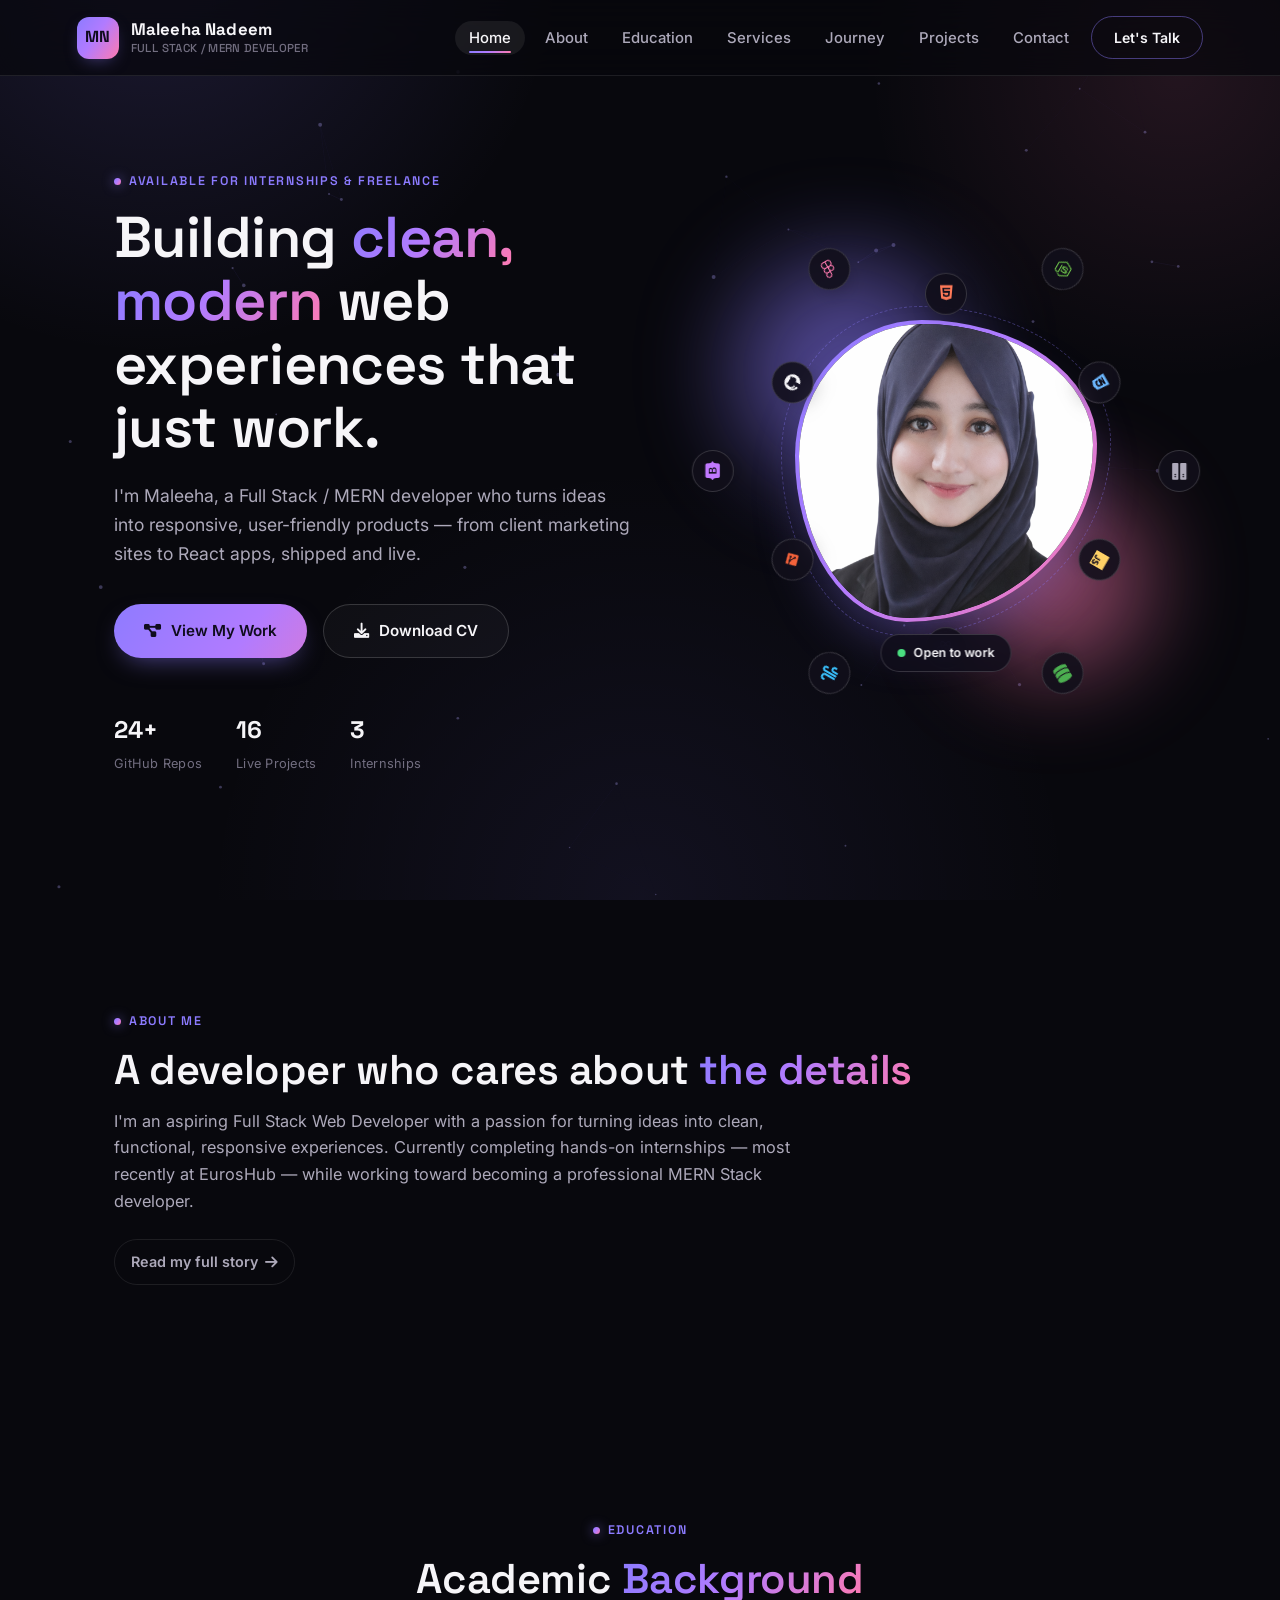
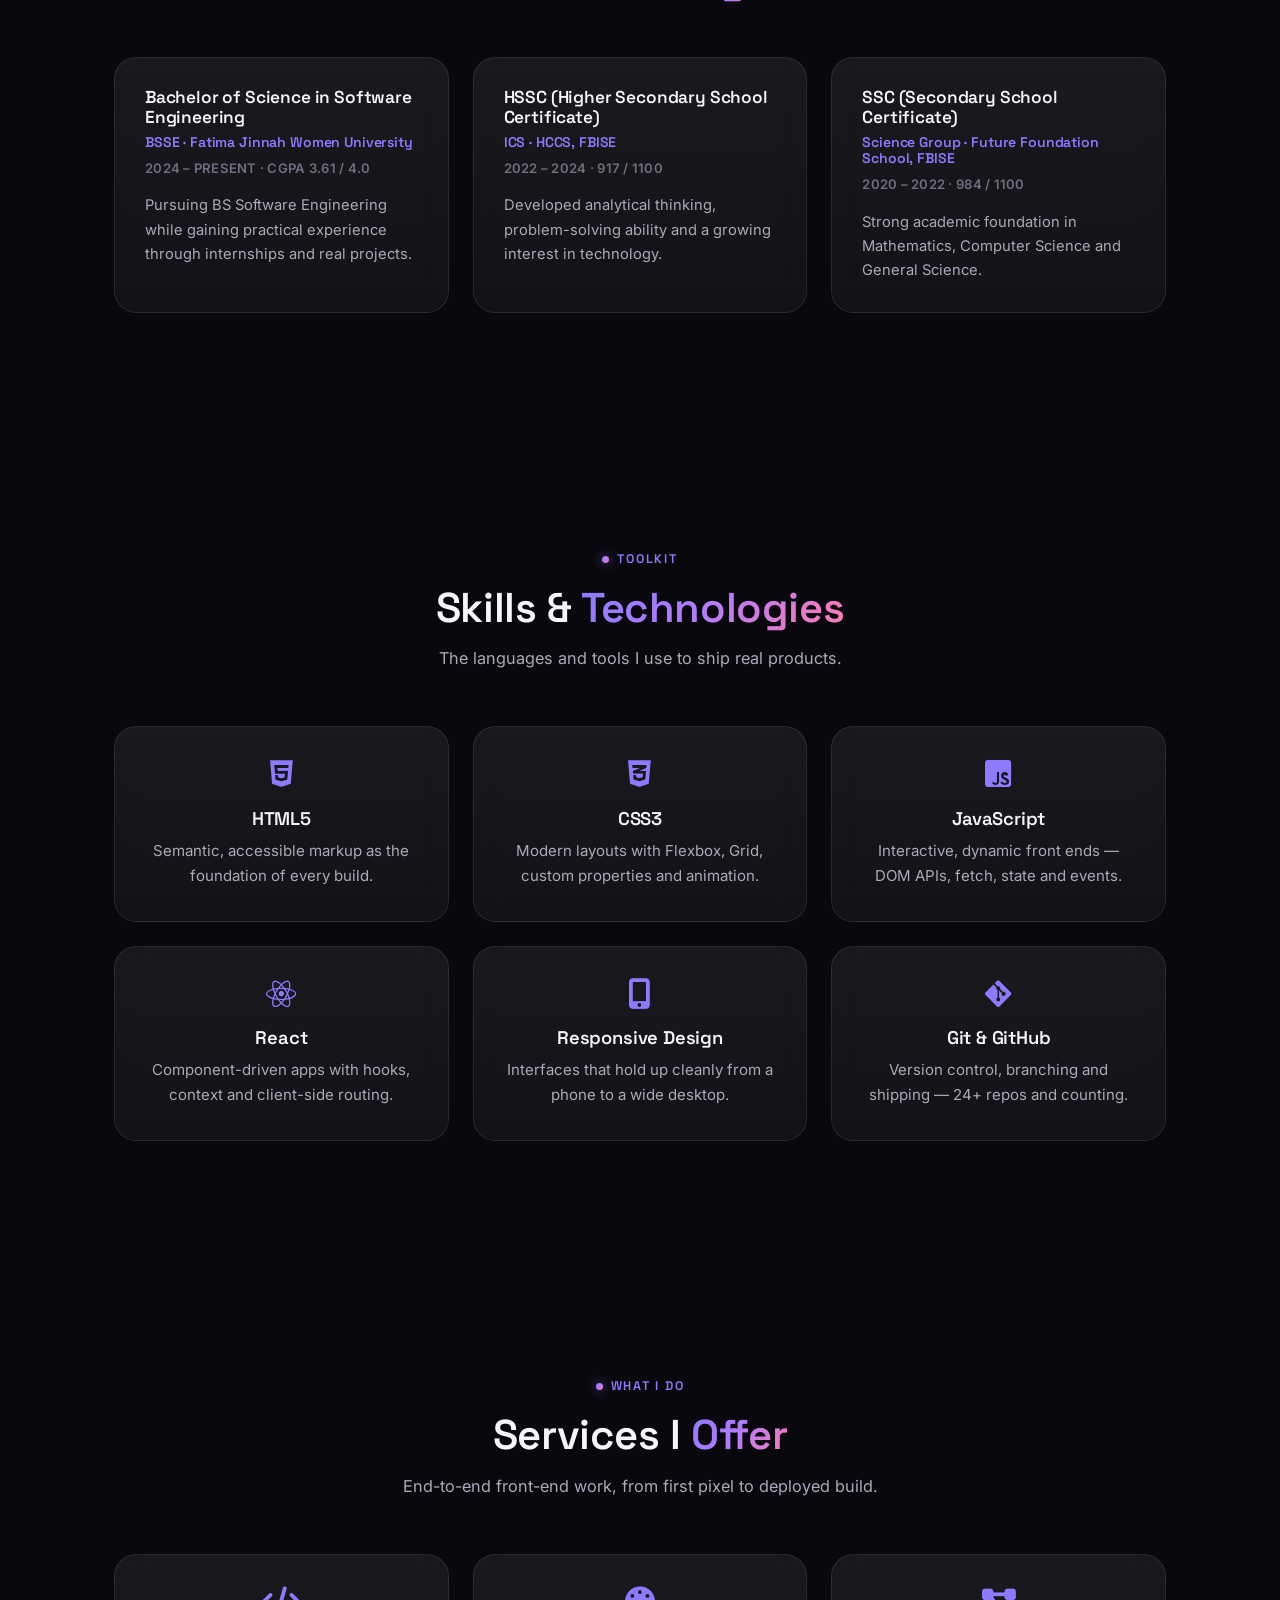
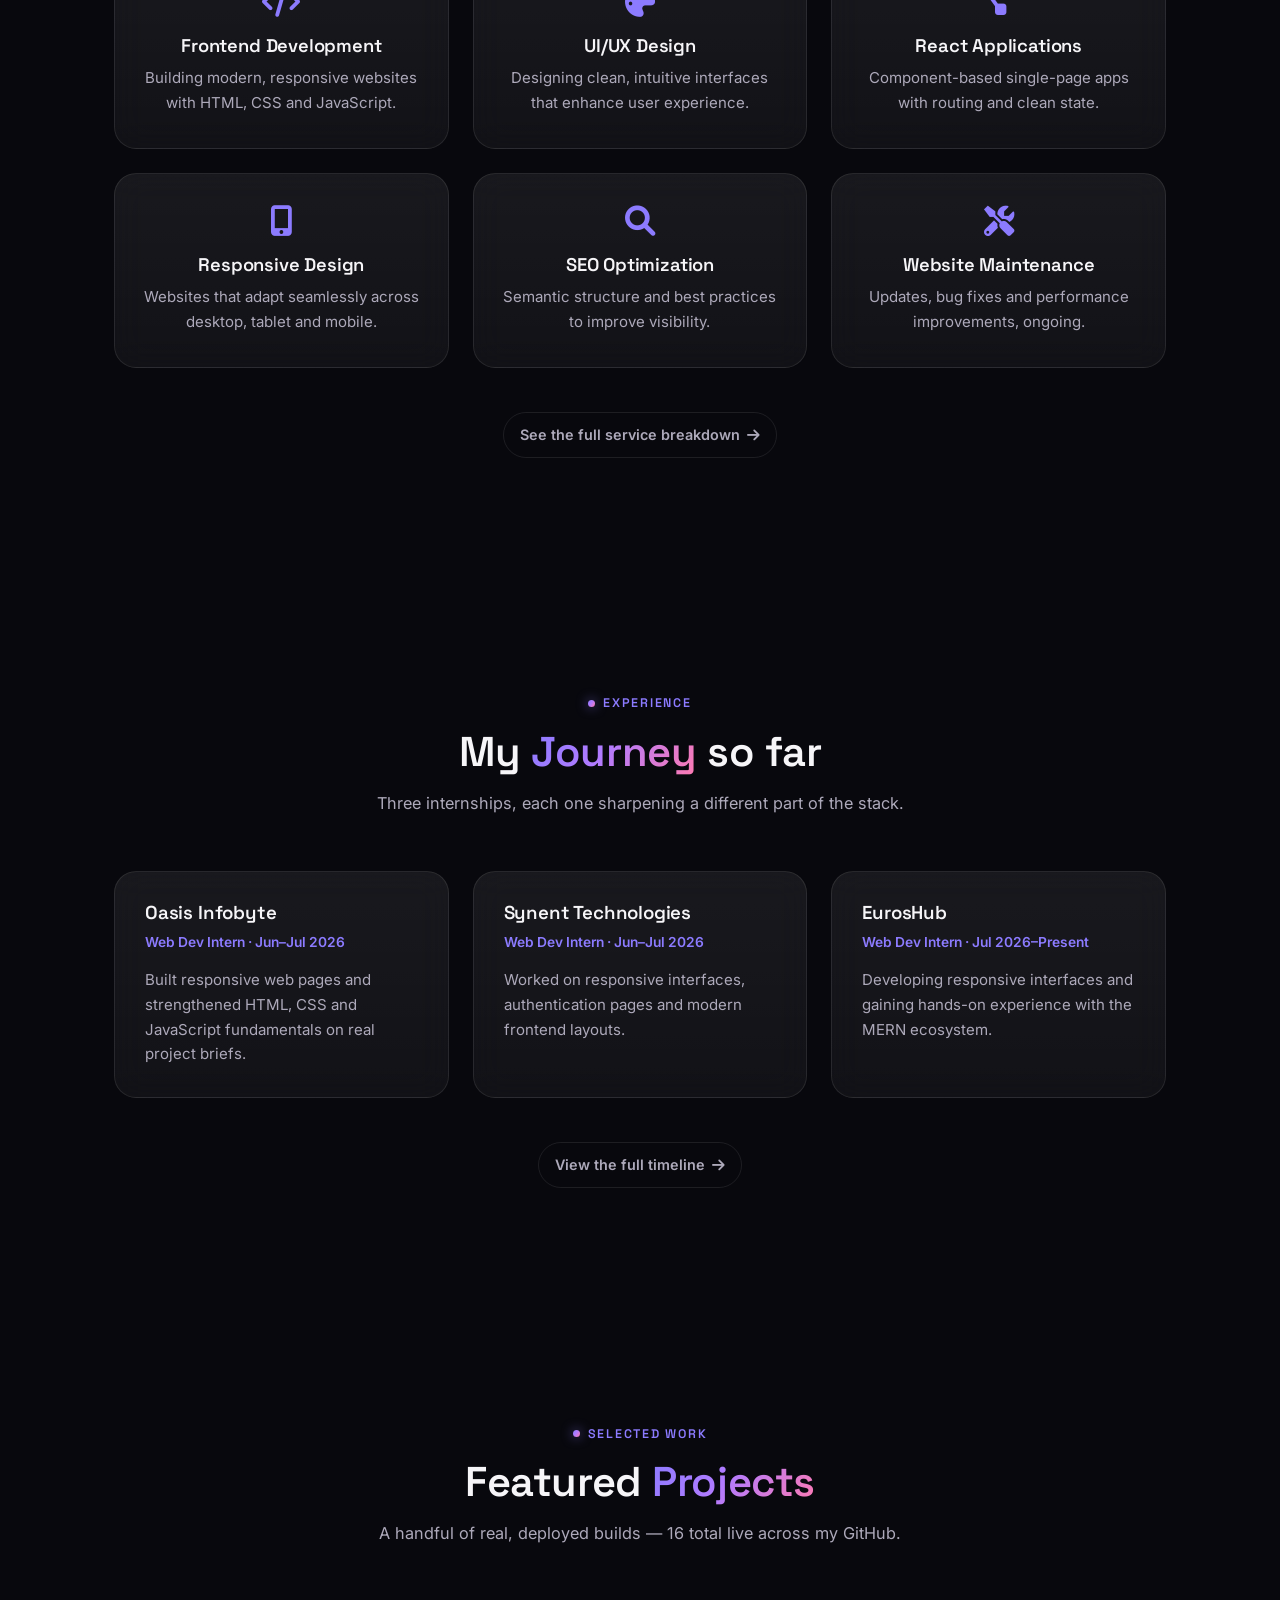
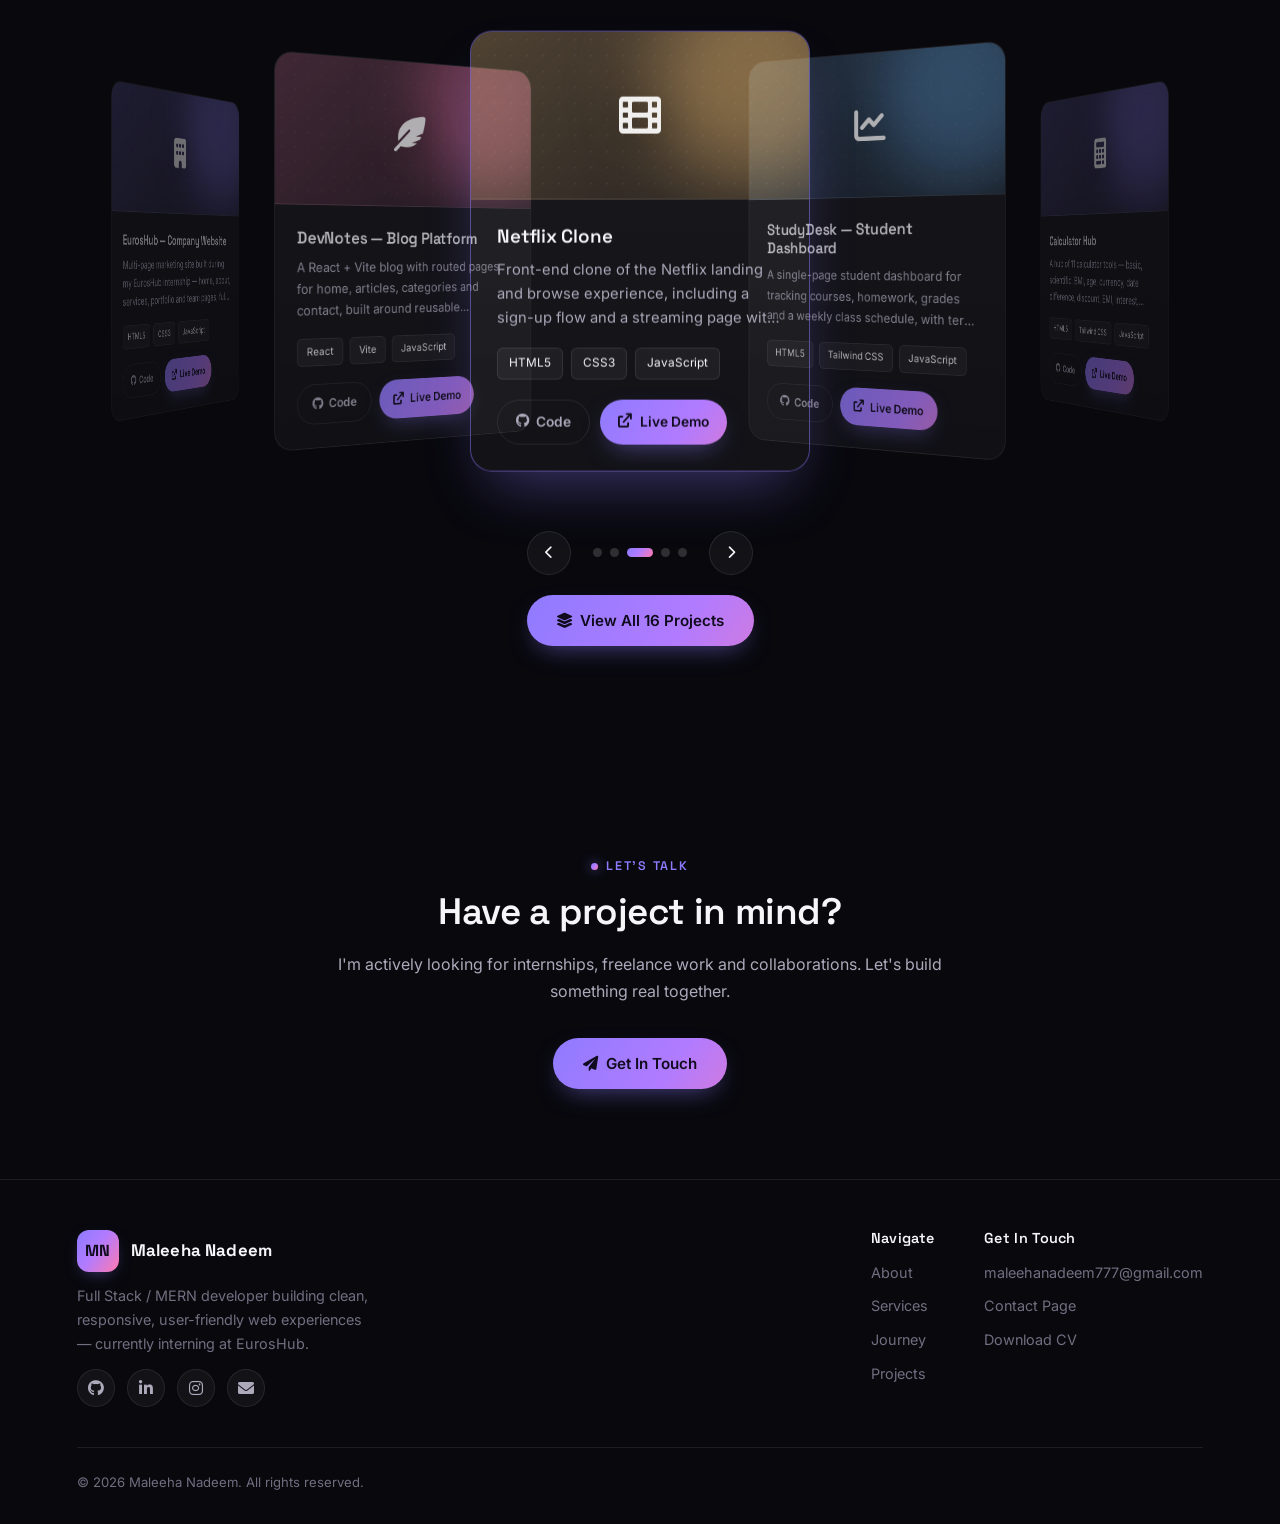
==== commit d87ecb9a: "Add StudyDesk and Calculator Hub to featured projects on homepage" ====
--- a/index.html
+++ b/index.html
@@ -303,6 +303,36 @@
 </div>
 </article>
 
+<article class="coverflow-item">
+<div class="card project-card">
+<div class="project-media cover-teal"><i class="fas fa-chart-line"></i></div>
+<div class="project-body">
+<h3>StudyDesk — Student Dashboard</h3>
+<p>A single-page student dashboard for tracking courses, homework, grades and a weekly class schedule, with term-progress tracking and quick stats — all data persisted locally in the browser.</p>
+<div class="tech-stack"><span>HTML5</span><span>Tailwind CSS</span><span>JavaScript</span></div>
+<div class="project-links">
+<a class="btn-ghost" href="https://github.com/maleehanadeemeuroshub-maker/dashboard" target="_blank" rel="noopener"><i class="fab fa-github"></i> Code</a>
+<a class="btn" href="https://dashboard-euros-hub1.vercel.app" target="_blank" rel="noopener"><i class="fas fa-arrow-up-right-from-square"></i> Live Demo</a>
+</div>
+</div>
+</div>
+</article>
+
+<article class="coverflow-item">
+<div class="card project-card">
+<div class="project-media cover-violet"><i class="fas fa-calculator"></i></div>
+<div class="project-body">
+<h3>Calculator Hub</h3>
+<p>A hub of 11 calculator tools — basic, scientific, BMI, age, currency, date difference, discount, EMI, interest, percentage and tip/unit converters — sharing one visual system and a set of common JS helpers.</p>
+<div class="tech-stack"><span>HTML5</span><span>Tailwind CSS</span><span>JavaScript</span></div>
+<div class="project-links">
+<a class="btn-ghost" href="https://github.com/maleehanadeemeuroshub-maker/final-calculator" target="_blank" rel="noopener"><i class="fab fa-github"></i> Code</a>
+<a class="btn" href="https://final-calculator-pearl.vercel.app" target="_blank" rel="noopener"><i class="fas fa-arrow-up-right-from-square"></i> Live Demo</a>
+</div>
+</div>
+</div>
+</article>
+
 </div>
 </div>
 <div class="coverflow-nav">
